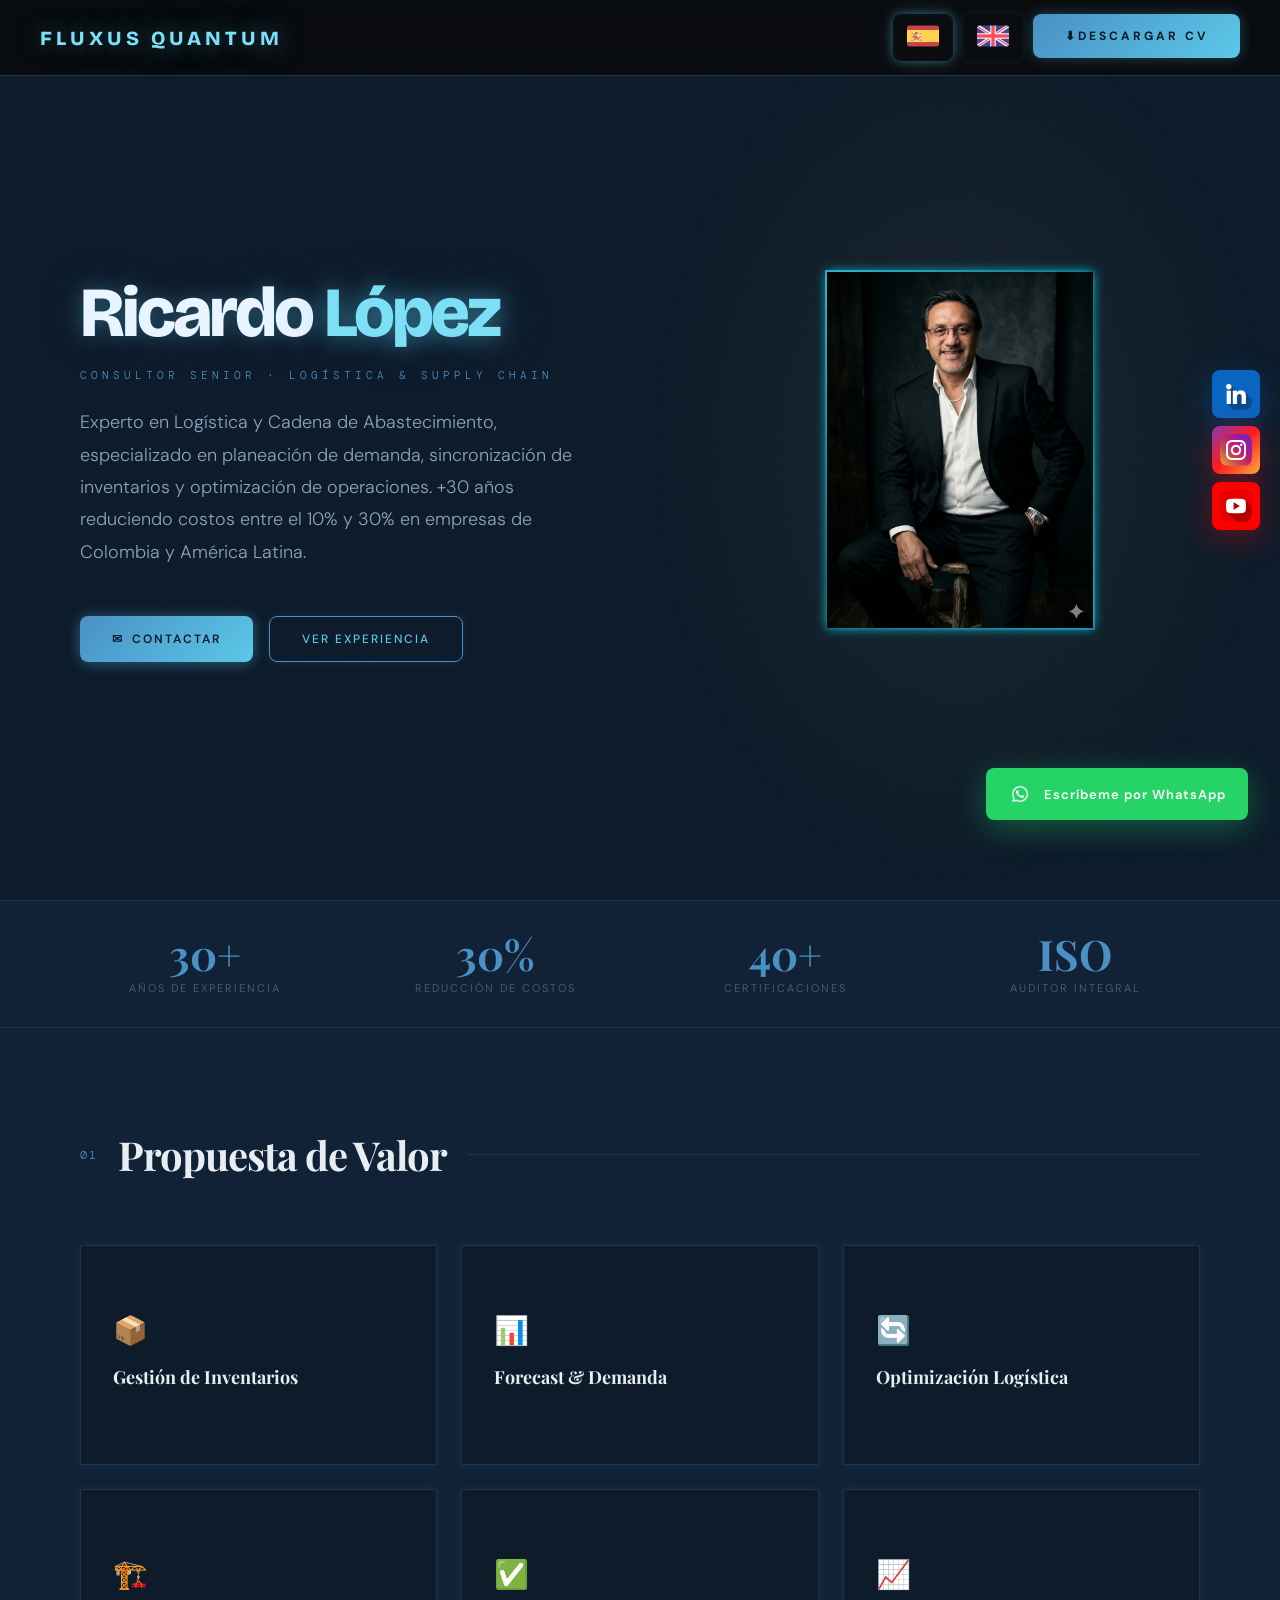
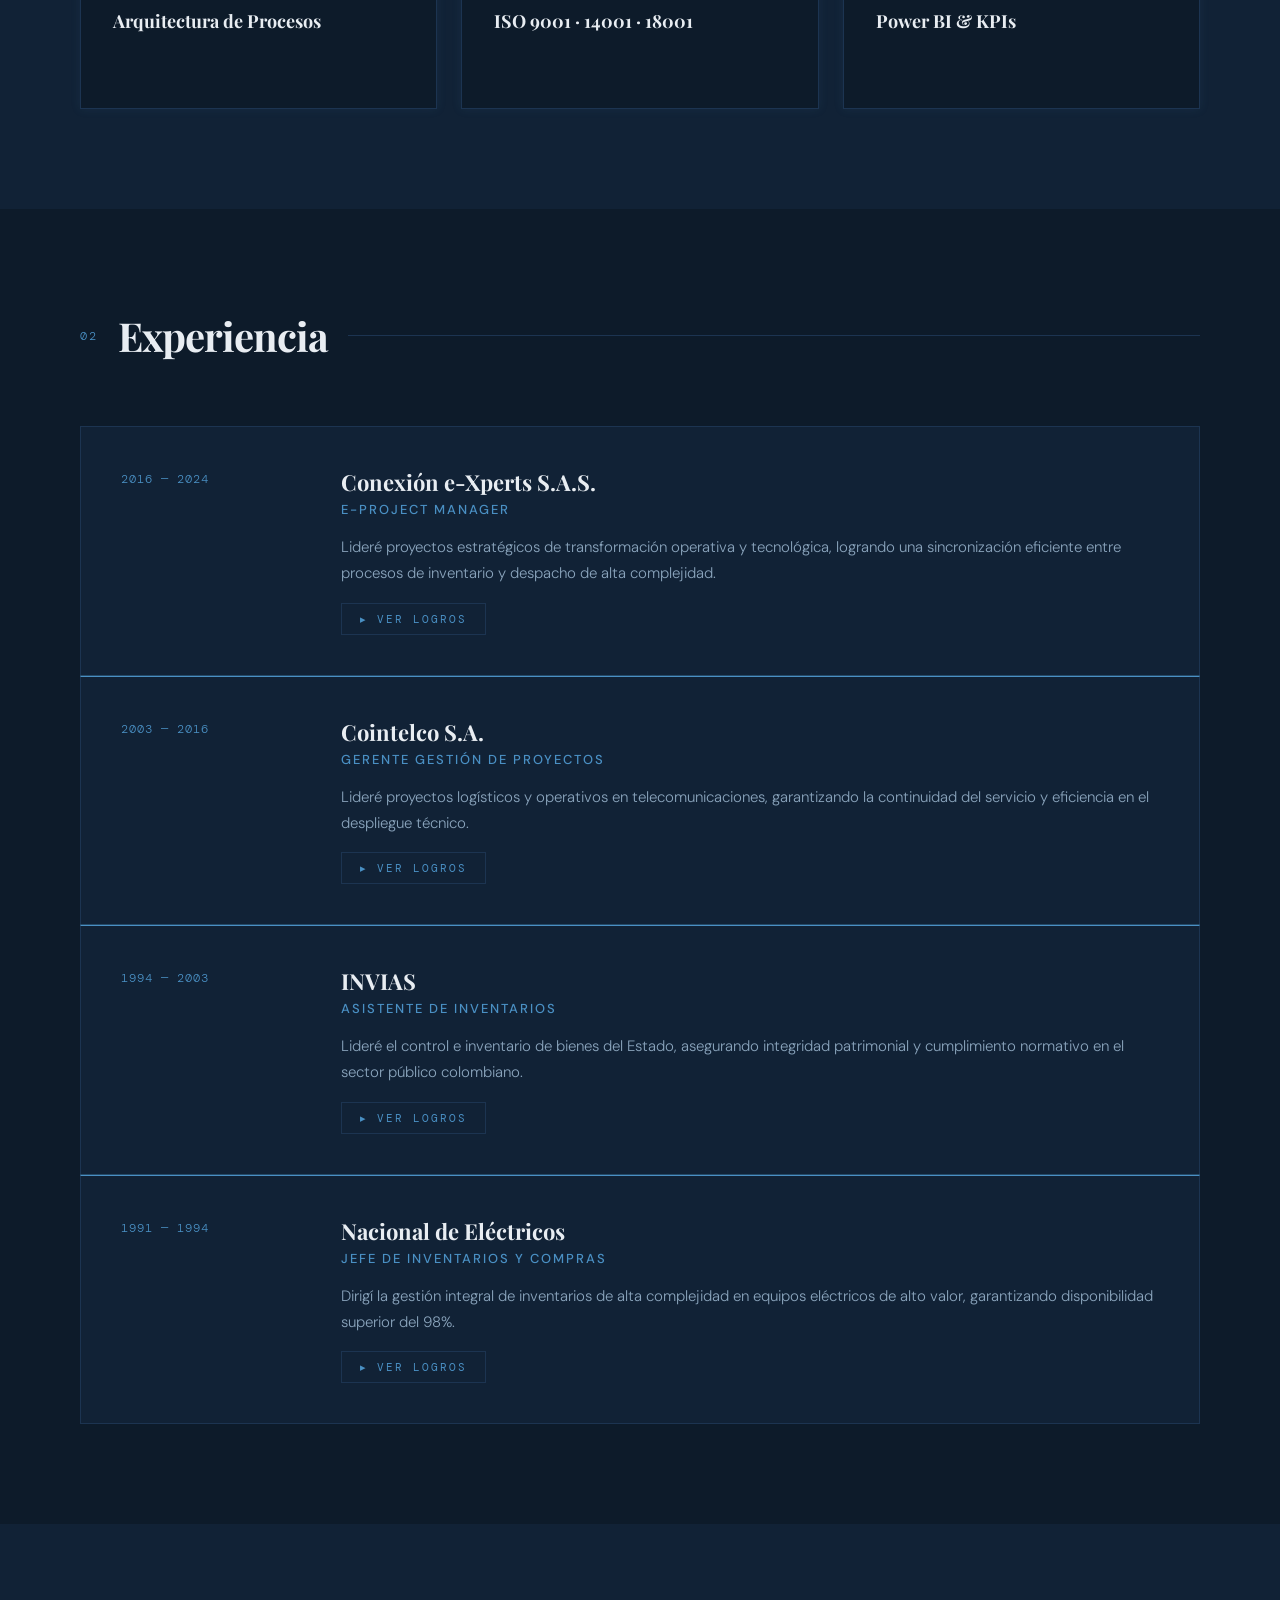
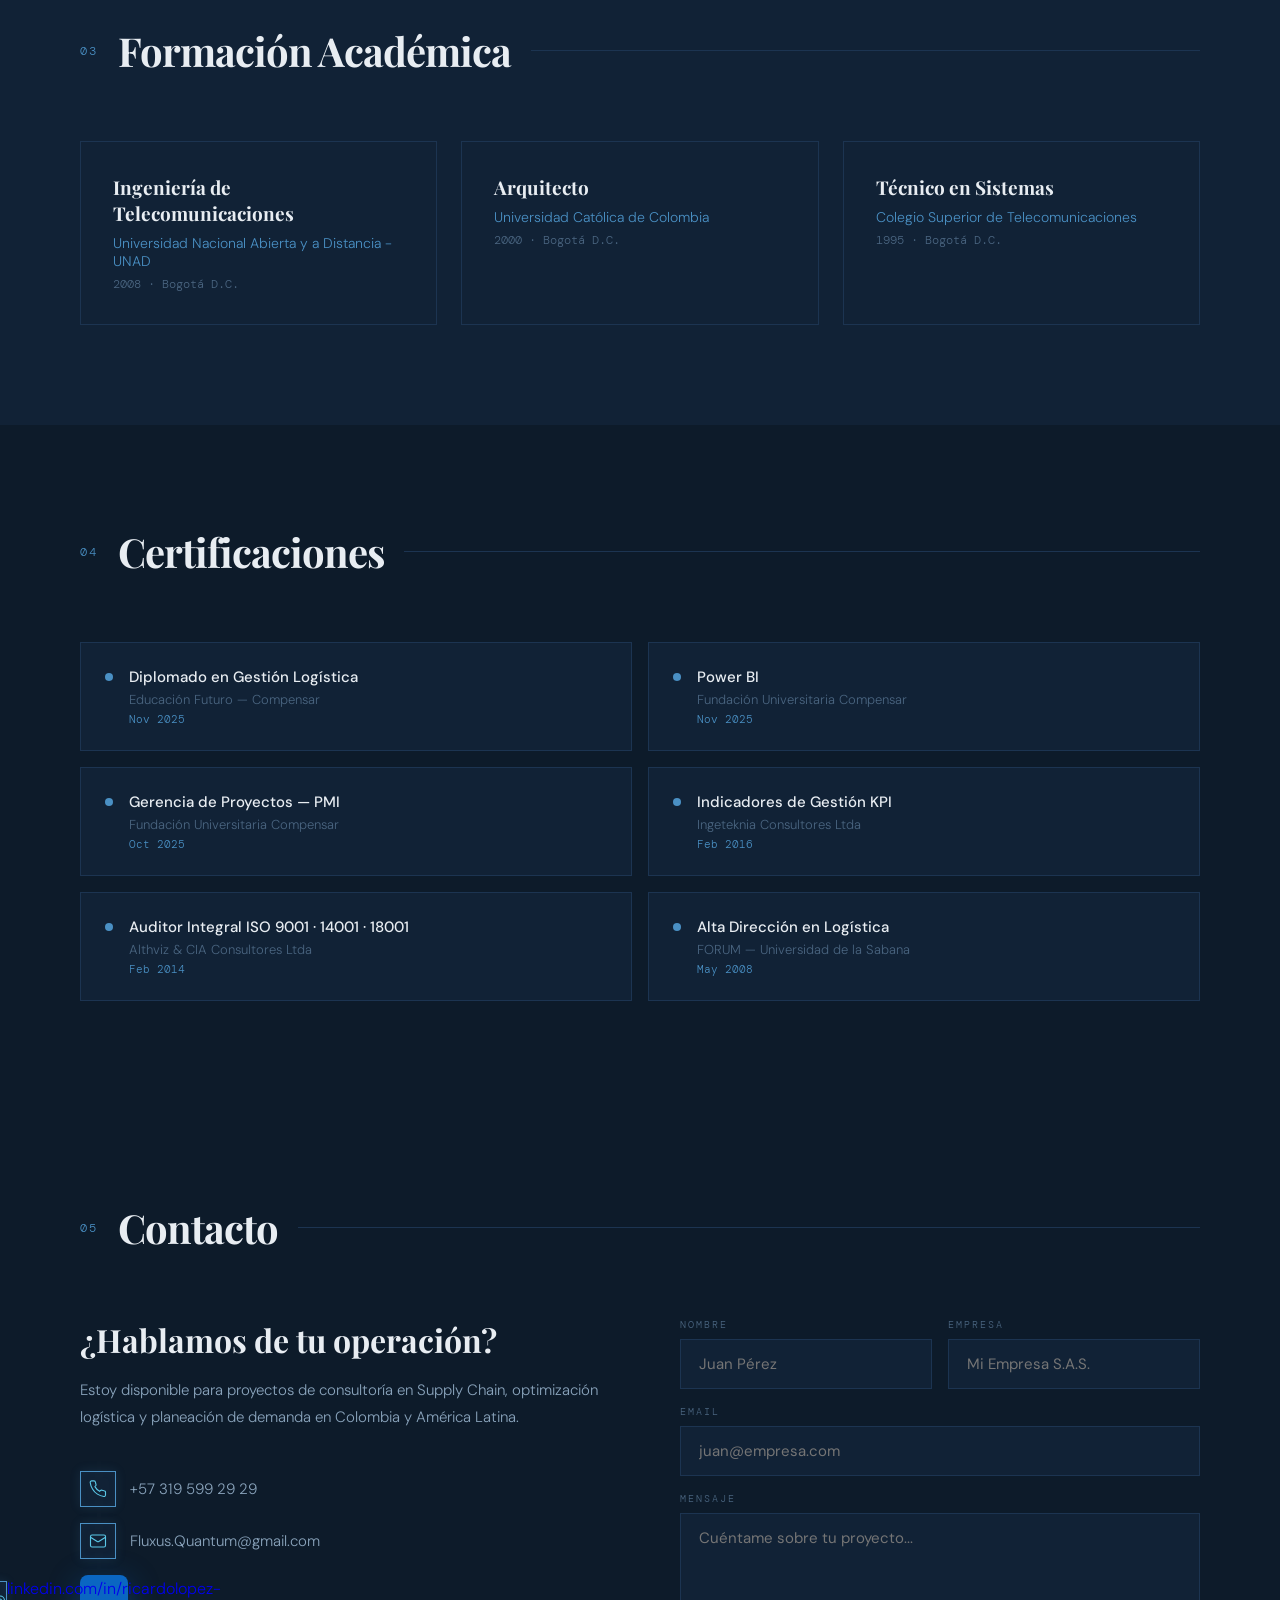
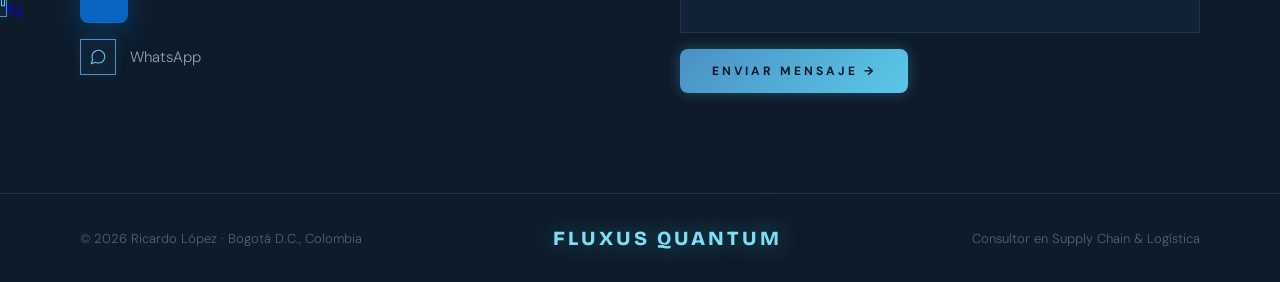
==== index.html @ 52bf6fe8 "Update index.html" ====
<!DOCTYPE html>
<html lang="es">
<head>
<meta charset="UTF-8">
<meta name="viewport" content="width=device-width, initial-scale=1.0">
<title>Ricardo López — Consultor Logístico</title>
<link rel="icon" type="image/svg+xml" href="data:image/svg+xml,<svg xmlns='http://www.w3.org/2000/svg' viewBox='0 0 64 64'><rect width='64' height='64' rx='12' ry='12' fill='%230D1B2A'/><text x='50%25' y='54%25' dominant-baseline='middle' text-anchor='middle' font-family='Georgia,serif' font-size='28' font-weight='900' fill='%235BC8E8'>RL</text></svg>">
<link href="https://fonts.googleapis.com/css2?family=Bricolage+Grotesque:opsz,wght@12..96,400;12..96,700;12..96,800;12..96,900&family=Playfair+Display:wght@400;700;900&family=DM+Sans:wght@300;400;500;600&family=DM+Mono:wght@400;500&display=swap" rel="stylesheet">
<style>
  :root {
    --gold: #4A90C4;
    --gold-light: #6AAED6;
    --gold-dim: #2A6496;
    --dark-bg: #0D1B2A;
    --dark-card: #112236;
    --dark-border: #1C3451;
    --dark-muted: #1E3A55;
    --text-primary: #E8EDF2;
    --text-secondary: #8AA4BC;
    --text-muted: #4A6580;
    --accent-cyan: #5BC8AF;
  }
  * { margin: 0; padding: 0; box-sizing: border-box; }

  html { scroll-behavior: smooth; }

  body {
    background: var(--dark-bg);
    color: var(--text-primary);
    font-family: 'DM Sans', sans-serif;
    font-weight: 300;
    overflow-x: hidden;
  }

  /* ---- NOISE OVERLAY ---- */
  body::before {
    content: '';
    position: fixed;
    inset: 0;
    background-image: url("data:image/svg+xml,%3Csvg viewBox='0 0 256 256' xmlns='http://www.w3.org/2000/svg'%3E%3Cfilter id='noise'%3E%3CfeTurbulence type='fractalNoise' baseFrequency='0.9' numOctaves='4' stitchTiles='stitch'/%3E%3C/filter%3E%3Crect width='100%25' height='100%25' filter='url(%23noise)' opacity='0.04'/%3E%3C/svg%3E");
    pointer-events: none;
    z-index: 0;
    opacity: 0.4;
  }

  /* ---- LANG SWITCHER & DOWNLOAD ---- */
  .top-bar {
    position: fixed;
    top: 0; left: 0; right: 0;
    z-index: 100;
    display: flex;
    justify-content: space-between;
    align-items: center;
    padding: 14px 40px;
    background: rgba(10,10,11,0.85);
    backdrop-filter: blur(12px);
    border-bottom: 1px solid var(--dark-border);
  }

  .brand-mark {
    font-family: 'Bricolage Grotesque', sans-serif;
    font-size: 20px;
    font-weight: 900;
    letter-spacing: 4px;
    color: #7DDFF5;
    text-shadow: 0 0 24px rgba(91,200,232,0.55), 0 0 60px rgba(74,144,196,0.25);
    text-transform: uppercase;
  }

  .top-actions { display: flex; gap: 10px; align-items: center; }

  .lang-btn {
    background: transparent;
    border: 1px solid #4A90C4;
    color: #5BC8E8;
    padding: 6px 14px;
    font-family: 'DM Mono', monospace;
    font-size: 11px;
    letter-spacing: 2px;
    cursor: pointer;
    border-radius: 8px;
    transition: all 0.3s;
    text-transform: uppercase;
    box-shadow: 0 0 10px rgba(74,144,196,0.15), inset 0 0 10px rgba(74,144,196,0.04);
  }
  .lang-btn.active, .lang-btn:hover {
    border-color: #5BC8E8;
    color: #5BC8E8;
    background: rgba(91,200,232,0.06);
    box-shadow: 0 0 10px rgba(91,200,232,0.4), 0 0 20px rgba(91,200,232,0.2), inset 0 0 8px rgba(91,200,232,0.05);
  }

  .download-btn {
    background: linear-gradient(135deg, #4A90C4, #5BC8E8);
    color: #0D1B2A;
    box-shadow: 0 0 12px rgba(91,200,232,0.25);
    border: none;
    padding: 8px 20px;
    font-family: 'DM Sans', sans-serif;
    font-size: 11px;
    font-weight: 600;
    letter-spacing: 2px;
    text-transform: uppercase;
    cursor: pointer;
    text-decoration: none;
    display: inline-flex;
    align-items: center;
    gap: 7px;
    transition: all 0.25s;
  }
  .download-btn:hover { background: var(--gold-light); transform: translateY(-1px); box-shadow: 0 0 20px rgba(91,200,232,0.5); }

  /* ---- HERO ---- */
  .hero {
    min-height: 100vh;
    display: grid;
    grid-template-columns: 1fr 1fr;
    position: relative;
    overflow: hidden;
  }

  .hero-left {
    display: flex;
    flex-direction: column;
    justify-content: center;
    padding: 120px 60px 80px 80px;
    position: relative;
    z-index: 2;
  }

  .hero-eyebrow {
    font-family: 'DM Mono', monospace;
    font-size: 11px;
    letter-spacing: 4px;
    color: var(--gold);
    text-transform: uppercase;
    margin-bottom: 24px;
    opacity: 0;
    animation: fadeUp 0.8s 0.2s forwards;
  }

  .hero-name {
    font-family: 'Bricolage Grotesque', sans-serif;
    font-size: clamp(48px, 5.5vw, 82px);
    font-weight: 900;
    line-height: 1;
    letter-spacing: -3px;
    margin-bottom: 20px;
    opacity: 0;
    animation: fadeUp 0.8s 0.4s forwards;
    white-space: nowrap;
    color: #E8F4FF;
    text-shadow: 0 0 20px rgba(91,200,232,0.35), 0 0 60px rgba(74,144,196,0.15);
  }
  .hero-name span {
    color: #7DDFF5;
    text-shadow: 0 0 24px rgba(91,200,232,0.55), 0 0 60px rgba(74,144,196,0.25);
  }

  .hero-title {
    font-family: 'DM Mono', monospace;
    font-size: 13px;
    letter-spacing: 5px;
    color: var(--text-secondary);
    text-transform: uppercase;
    margin-bottom: 36px;
    opacity: 0;
    animation: fadeUp 0.8s 0.6s forwards;
  }

  .hero-desc {
    font-size: 18px;
    line-height: 1.8;
    color: var(--text-secondary);
    max-width: 620px;
    margin-bottom: 48px;
    opacity: 0;
    animation: fadeUp 0.8s 0.8s forwards;
  }

  .hero-ctas {
    display: flex;
    gap: 16px;
    flex-wrap: wrap;
    opacity: 0;
    animation: fadeUp 0.8s 1s forwards;
  }

  .btn-primary {
    background: linear-gradient(135deg, #4A90C4, #5BC8E8);
    color: #0D1B2A;
    padding: 14px 32px;
    font-size: 12px;
    font-weight: 600;
    letter-spacing: 2px;
    text-transform: uppercase;
    text-decoration: none;
    display: inline-flex;
    align-items: center;
    gap: 8px;
    cursor: pointer;
    border: none;
    border-radius: 8px;
    transition: all 0.3s;
    box-shadow: 0 0 14px rgba(91,200,232,0.3), 0 4px 16px rgba(74,144,196,0.2);
  }
  .btn-primary:hover { background: linear-gradient(135deg, #5BC8E8, #4A90C4); transform: translateY(-2px); box-shadow: 0 0 28px rgba(91,200,232,0.55), 0 8px 24px rgba(74,144,196,0.35); }

  .btn-secondary {
    background: transparent;
    color: #5BC8E8;
    padding: 14px 32px;
    font-size: 12px;
    font-weight: 500;
    letter-spacing: 2px;
    text-transform: uppercase;
    text-decoration: none;
    display: inline-flex;
    align-items: center;
    gap: 8px;
    cursor: pointer;
    border: 1px solid #4A90C4;
    border-radius: 8px;
    transition: all 0.3s;
    box-shadow: 0 0 10px rgba(74,144,196,0.15), inset 0 0 10px rgba(74,144,196,0.04);
  }
  .btn-secondary:hover { border-color: #5BC8E8; color: #7DDFF5; box-shadow: 0 0 20px rgba(91,200,232,0.4), inset 0 0 14px rgba(91,200,232,0.07); transform: translateY(-2px); }

  .hero-right {
    position: relative;
    display: flex;
    align-items: center;
    justify-content: center;
    overflow: hidden;
  }

  .hero-right::before {
    content: '';
    position: absolute;
    inset: 0;
    background: radial-gradient(ellipse at center, rgba(201,168,76,0.08) 0%, transparent 70%);
  }

  .hero-photo-frame {
    position: relative;
    z-index: 2;
    opacity: 0;
    animation: fadeIn 1.2s 0.6s forwards;
  }

  .hero-photo-frame::before {
    content: '';
    position: absolute;
    top: -2px; left: -2px; right: -2px; bottom: -2px;
    background: linear-gradient(135deg, var(--gold) 0%, transparent 50%, var(--gold-dim) 100%);
    z-index: -1;
  }

  .photo-placeholder {
    width: 320px;
    height: 400px;
    background: var(--dark-card);
    display: flex;
    align-items: center;
    justify-content: center;
    font-size: 80px;
    position: relative;
    overflow: hidden;
  }

  .hero-decoration {
    position: absolute;
    font-family: 'Playfair Display', serif;
    font-size: 200px;
    font-weight: 900;
    color: rgba(201,168,76,0.04);
    top: 50%;
    left: 50%;
    transform: translate(-50%,-50%);
    pointer-events: none;
    white-space: nowrap;
  }

  /* ---- STATS BAR ---- */
  .stats-bar {
    background: var(--dark-card);
    border-top: 1px solid var(--dark-border);
    border-bottom: 1px solid var(--dark-border);
    padding: 32px 80px;
    display: grid;
    grid-template-columns: repeat(4, 1fr);
    gap: 40px;
    position: relative;
    z-index: 2;
  }

  .stat-item { text-align: center; }
  .stat-number {
    font-family: 'Playfair Display', serif;
    font-size: 42px;
    font-weight: 700;
    color: var(--gold);
    line-height: 1;
    display: block;
  }
  .stat-label {
    font-size: 11px;
    letter-spacing: 2px;
    color: var(--text-muted);
    text-transform: uppercase;
    margin-top: 6px;
    display: block;
  }

  /* ---- SECTIONS ---- */
  .section {
    padding: 100px 80px;
    position: relative;
    z-index: 2;
  }

  .section-header {
    display: flex;
    align-items: center;
    gap: 20px;
    margin-bottom: 64px;
  }

  .section-number {
    font-family: 'DM Mono', monospace;
    font-size: 12px;
    color: var(--gold);
    letter-spacing: 2px;
  }

  .section-title {
    font-family: 'Playfair Display', serif;
    font-size: 40px;
    font-weight: 700;
    letter-spacing: -1px;
  }

  .section-line {
    flex: 1;
    height: 1px;
    background: var(--dark-border);
  }

  /* ---- EXPERIENCE ---- */
  .experience-grid {
    display: grid;
    gap: 0;
  }

  .exp-item {
    background: var(--dark-card);
    border: 1px solid var(--dark-border);
    border-top: none;
    padding: 40px;
    display: grid;
    grid-template-columns: 180px 1fr;
    gap: 40px;
    transition: border-color 0.3s;
    position: relative;
    overflow: hidden;
  }

  .exp-item::before {
    content: '';
    position: absolute;
    left: 0; top: 0; bottom: 0;
    width: 3px;
    background: var(--gold);
    transform: scaleY(0);
    transition: transform 0.3s;
    transform-origin: bottom;
  }

  .exp-item:first-child { border-top: 1px solid var(--dark-border); }
  .exp-item + .exp-item { border-top: 1px solid #4A90C4; box-shadow: 0 -1px 0 rgba(91,200,232,0.15); }
  .exp-item:hover { border-color: #4A90C4; }
  .exp-item:hover::before { transform: scaleY(1); }

  .exp-period {
    font-family: 'DM Mono', monospace;
    font-size: 12px;
    color: var(--gold);
    letter-spacing: 1px;
    padding-top: 4px;
  }

  .exp-company {
    font-family: 'Playfair Display', serif;
    font-size: 22px;
    font-weight: 700;
    margin-bottom: 4px;
  }

  .exp-role {
    font-size: 13px;
    color: var(--gold);
    letter-spacing: 2px;
    text-transform: uppercase;
    margin-bottom: 16px;
    font-weight: 500;
  }

  .exp-desc {
    font-size: 15px;
    line-height: 1.75;
    color: var(--text-secondary);
  }

  .exp-achievements {
    margin-top: 20px;
    display: flex;
    flex-direction: column;
    gap: 10px;
  }

  .exp-achievement {
    display: flex;
    gap: 12px;
    align-items: flex-start;
    padding: 12px 16px;
    background: rgba(74,144,196,0.05);
    border-left: 2px solid #4A90C4;
    transition: all 0.3s;
  }

  .exp-achievement:hover {
    background: rgba(74,144,196,0.1);
    border-left-color: #5BC8E8;
  }

  .exp-achievement-icon {
    font-size: 14px;
    margin-top: 2px;
    flex-shrink: 0;
  }

  .exp-achievement-text {
    font-size: 14px;
    line-height: 1.65;
    color: var(--text-secondary);
  }

  .exp-achievement-text strong {
    color: #7DDFF5;
    font-weight: 600;
  }

  .exp-toggle {
    margin-top: 16px;
    background: transparent;
    border: 1px solid var(--dark-border);
    color: #4A90C4;
    padding: 8px 18px;
    font-family: 'DM Mono', monospace;
    font-size: 11px;
    letter-spacing: 2px;
    text-transform: uppercase;
    cursor: pointer;
    transition: all 0.3s;
    display: inline-flex;
    align-items: center;
    gap: 8px;
  }

  .exp-toggle:hover {
    border-color: #5BC8E8;
    color: #5BC8E8;
    box-shadow: 0 0 12px rgba(91,200,232,0.2);
  }

  /* ---- SKILLS ---- */
  .skills-section { background: var(--dark-card); }

  .skills-grid {
    display: grid;
    grid-template-columns: repeat(3, 1fr);
    gap: 24px;
  }

  .skill-card {
    border: none;
    background: transparent;
    position: relative;
    height: 220px;
    perspective: 1000px;
    cursor: pointer;
  }

  .skill-card-inner {
    position: relative;
    width: 100%;
    height: 100%;
    transition: transform 0.6s;
    transform-style: preserve-3d;
  }

  .skill-card:hover .skill-card-inner {
    transform: rotateY(180deg);
  }

  .skill-card-front, .skill-card-back {
    position: absolute;
    width: 100%;
    height: 100%;
    -webkit-backface-visibility: hidden;
    backface-visibility: hidden;
    padding: 32px;
    border: 1px solid var(--dark-border);
    background: var(--dark-bg);
    box-shadow: 0 0 10px rgba(74,144,196,0.1);
  }

  .skill-card-inner {
    position: relative;
    width: 100%;
    height: 100%;
    transition: transform 0.6s;
    transform-style: preserve-3d;
    -webkit-transform-style: preserve-3d;
  }

  .skill-card:hover .skill-card-inner {
    transform: rotateY(180deg);
    -webkit-transform: rotateY(180deg);
  }

  .skill-card-back {
    -webkit-transform: rotateY(180deg);
    transform: rotateY(180deg);
  }

  .skill-card-front {
    display: flex;
    flex-direction: column;
    justify-content: center;
  }

  .skill-card-back {
    transform: rotateY(180deg);
    background: var(--dark-card);
    border-color: #4A90C4;
    box-shadow: 0 0 20px rgba(91,200,232,0.2), inset 0 0 14px rgba(74,144,196,0.05);
    display: flex;
    flex-direction: column;
    justify-content: center;
  }

  .skill-icon { font-size: 28px; margin-bottom: 16px; display: block; }
  .skill-name {
    font-family: 'Playfair Display', serif;
    font-size: 18px;
    font-weight: 700;
    margin-bottom: 10px;
  }
  .skill-desc { font-size: 14px; color: var(--text-secondary); line-height: 1.65; }
  .skill-card-back p.skill-desc[data-lang] { display: none; }
  .skill-card-back p.skill-desc[data-lang].active { display: block; }
  
  /* ---- CERTIFICATIONS ---- */
  .certs-grid {
    display: grid;
    grid-template-columns: repeat(2, 1fr);
    gap: 16px;
  }

  .cert-item {
    display: flex;
    align-items: flex-start;
    gap: 16px;
    padding: 24px;
    background: var(--dark-card);
    border: 1px solid var(--dark-border);
    transition: border-color 0.3s;
  }

  .cert-item:hover { border-color: var(--gold-dim); }

  .cert-dot {
    width: 8px; height: 8px;
    background: var(--gold);
    border-radius: 50%;
    margin-top: 6px;
    flex-shrink: 0;
  }

  .cert-name { font-size: 15px; font-weight: 500; margin-bottom: 4px; }
  .cert-inst { font-size: 13px; color: var(--text-muted); }
  .cert-date { font-family: 'DM Mono', monospace; font-size: 11px; color: var(--gold); margin-top: 4px; }

  /* ---- EDUCATION ---- */
  .edu-grid {
    display: grid;
    grid-template-columns: repeat(3, 1fr);
    gap: 24px;
  }

  .edu-card {
    padding: 32px;
    border: 1px solid var(--dark-border);
    background: var(--dark-card);
    transition: all 0.3s;
  }
  .edu-card:hover { border-color: var(--gold-dim); }

  .edu-degree {
    font-family: 'Playfair Display', serif;
    font-size: 19px;
    font-weight: 700;
    margin-bottom: 8px;
  }
  .edu-inst { font-size: 14px; color: var(--gold); margin-bottom: 6px; }
  .edu-year { font-family: 'DM Mono', monospace; font-size: 12px; color: var(--text-muted); }

  /* ---- CONTACT ---- */
  .contact-section { background: var(--dark-bg); }

  .contact-grid {
    display: grid;
    grid-template-columns: 1fr 1fr;
    gap: 80px;
    align-items: start;
  }

  .contact-info h3 {
    font-family: 'Playfair Display', serif;
    font-size: 32px;
    margin-bottom: 16px;
  }

  .contact-info p {
    font-size: 15px;
    color: var(--text-secondary);
    line-height: 1.8;
    margin-bottom: 40px;
  }

  .contact-links { display: flex; flex-direction: column; gap: 16px; }

  .contact-link {
    display: flex;
    align-items: center;
    gap: 14px;
    font-size: 15px;
    color: var(--text-secondary);
    text-decoration: none;
    transition: all 0.3s;
  }
  .contact-link-icon { width: 36px; height: 36px; background: var(--dark-card); border: 1px solid #4A90C4; display: flex; align-items: center; justify-content: center; font-size: 16px; box-shadow: 0 0 10px rgba(74,144,196,0.15), inset 0 0 10px rgba(74,144,196,0.04); transition: all 0.3s; }
  .contact-link:hover { color: #5BC8E8; text-shadow: 0 0 10px rgba(91,200,232,0.6); }
  .contact-link:hover .contact-link-icon { border-color: #5BC8E8; box-shadow: 0 0 20px rgba(91,200,232,0.4), inset 0 0 14px rgba(91,200,232,0.07); }

  /* ---- FORM ---- */
  .contact-form { display: flex; flex-direction: column; gap: 16px; }

  .form-row { display: grid; grid-template-columns: 1fr 1fr; gap: 16px; }

  .form-group { display: flex; flex-direction: column; gap: 8px; }

  .form-label {
    font-family: 'DM Mono', monospace;
    font-size: 10px;
    letter-spacing: 2px;
    text-transform: uppercase;
    color: var(--text-muted);
  }

  .form-input, .form-textarea {
    background: var(--dark-card);
    border: 1px solid var(--dark-border);
    color: var(--text-primary);
    padding: 14px 18px;
    font-family: 'DM Sans', sans-serif;
    font-size: 15px;
    transition: border-color 0.25s;
    outline: none;
    resize: none;
  }

  .form-input:focus, .form-textarea:focus { border-color: var(--gold); }
  .form-textarea { min-height: 120px; }

  .form-submit {
    background: linear-gradient(135deg, #4A90C4, #5BC8E8);
    color: #0D1B2A;
    border: none;
    padding: 14px 32px;
    font-family: 'DM Sans', sans-serif;
    font-size: 12px;
    font-weight: 700;
    letter-spacing: 3px;
    text-transform: uppercase;
    cursor: pointer;
    border-radius: 8px;
    transition: all 0.3s;
    align-self: flex-start;
    box-shadow: 0 0 14px rgba(91,200,232,0.3);
  }
  .form-submit:hover { background: linear-gradient(135deg, #5BC8E8, #4A90C4); transform: translateY(-2px); box-shadow: 0 0 28px rgba(91,200,232,0.55); }

  .form-success {
    display: none;
    background: rgba(78,205,196,0.1);
    border: 1px solid var(--accent-cyan);
    color: var(--accent-cyan);
    padding: 16px;
    font-size: 14px;
    text-align: center;
  }

/* ---- SOCIAL FLOAT ---- */
  .social-float {
    position: fixed;
    right: 20px;
    top: 50%;
    transform: translateY(-50%);
    display: flex;
    flex-direction: column;
    gap: 8px;
    z-index: 200;
  }

  .social-float-btn {
    width: 48px;
    height: 48px;
    display: flex;
    align-items: center;
    justify-content: center;
    text-decoration: none;
    border-radius: 8px;
    border: none;
    transition: all 0.3s;
    animation: pulse 2.5s infinite;
  }

  .social-float-btn.linkedin { background: #0A66C2; box-shadow: 0 8px 32px rgba(10,102,194,0.4); }
  .social-float-btn.instagram { background: linear-gradient(135deg, #833ab4, #fd1d1d, #fcb045); box-shadow: 0 8px 32px rgba(253,29,29,0.35); }
  .social-float-btn.youtube { background: #FF0000; box-shadow: 0 8px 32px rgba(255,0,0,0.35); }

  .social-float-btn:hover { transform: translateX(4px) scale(1.08); animation: none; }
  .social-float-btn.linkedin:hover { box-shadow: 0 12px 40px rgba(10,102,194,0.6); }
  .social-float-btn.instagram:hover { box-shadow: 0 12px 40px rgba(253,29,29,0.55); }
  .social-float-btn.youtube:hover { box-shadow: 0 12px 40px rgba(255,0,0,0.55); }
  
  /* ---- WHATSAPP FLOAT ---- */
  .whatsapp-float {
    position: fixed;
    bottom: 80px;
    right: 32px;
    z-index: 200;
    display: flex;
    align-items: center;
    gap: 12px;
    background: #25D366;
    color: white;
    padding: 14px 22px;
    text-decoration: none;
    font-size: 13px;
    font-weight: 600;
    letter-spacing: 1px;
    box-shadow: 0 8px 32px rgba(37,211,102,0.35);
    border-radius: 8px;
    transition: all 0.3s;
    animation: pulse 2.5s infinite;
  }

  .whatsapp-float:hover {
    background: #1ebe5a;
    transform: translateY(-3px);
    box-shadow: 0 12px 40px rgba(37,211,102,0.5);
    animation: none;
  }

  .whatsapp-icon { font-size: 20px; }

  @keyframes pulse {
    0%, 100% { box-shadow: 0 8px 32px rgba(37,211,102,0.35); }
    50% { box-shadow: 0 8px 48px rgba(37,211,102,0.6); }
  }

  /* ---- FOOTER ---- */
  footer {
    border-top: 1px solid var(--dark-border);
    padding: 32px 80px;
    display: flex;
    justify-content: space-between;
    align-items: center;
    position: relative;
    z-index: 2;
  }

  footer p { font-size: 13px; color: var(--text-muted); }
  .footer-brand { font-family: 'Bricolage Grotesque', sans-serif; font-size: 20px; font-weight: 900; color: #7DDFF5; letter-spacing: 3px; text-shadow: 0 0 24px rgba(91,200,232,0.55), 0 0 60px rgba(74,144,196,0.25); }

  /* ---- ANIMATIONS ---- */
  @keyframes fadeUp {
    from { opacity: 0; transform: translateY(24px); }
    to { opacity: 1; transform: translateY(0); }
  }

  @keyframes fadeIn {
    from { opacity: 0; } to { opacity: 1; }
  }

  /* ---- RESPONSIVE ---- */
  @media (max-width: 1024px) {
    .hero { grid-template-columns: 1fr; }
    .hero-left { padding: 120px 40px 60px; }
    .hero-right { display: flex; justify-content: center; padding: 20px 0; }
.hero-photo-frame { width: 180px; }
    .stats-bar { padding: 32px 40px; grid-template-columns: repeat(2, 1fr); }
    .section { padding: 80px 40px; }
    .skills-grid { grid-template-columns: 1fr 1fr; }
    .contact-grid { grid-template-columns: 1fr; gap: 48px; }
    .edu-grid { grid-template-columns: 1fr 1fr; }
    footer { padding: 24px 40px; flex-direction: column; gap: 12px; text-align: center; }
    .top-bar { padding: 14px 20px; }
  }

  @media (max-width: 640px) {
    .skills-grid, .edu-grid, .certs-grid { grid-template-columns: 1fr; }
    .exp-item { grid-template-columns: 1fr; gap: 8px; }
    .form-row { grid-template-columns: 1fr; }
    .stats-bar { grid-template-columns: 1fr 1fr; padding: 24px; }
    .hero-name { font-size: 52px; }
    .brand-mark { display: none; }
    .top-bar { padding: 12px 16px; }
  }

  /* HIDDEN by language */
  [data-lang] { display: none; }
  span[data-lang].active { display: inline; }
  p[data-lang].active { display: block; }
  div[data-lang].active { display: block; }
  .stat-label[data-lang].active { display: block; }
  .exp-desc[data-lang].active { display: block; }
  .skill-desc[data-lang].active { display: block; }
</style>
</head>
<body>

<!-- TOP BAR -->
<header class="top-bar">
  <span class="brand-mark">Fluxus Quantum</span>
  <div class="top-actions">
    <button class="lang-btn active" onclick="window.setLang && window.setLang('es')" id="lang-es" style="cursor:pointer; border:none; background:none;">
      <img src="espana.png" alt="Español" style="width:32px; height:auto;">
    </button>
    <button class="lang-btn" onclick="window.setLang && window.setLang('en')" id="lang-en" style="cursor:pointer; border:none; background:none;">
      <img src="britanica.png" alt="English" style="width:32px; height:auto;">
    </button>
    <a href="cv-es_ricardo_lopez_2026.pdf" id="download-link" class="form-submit" download style="text-decoration: none; display: inline-flex; align-items: center; justify-content: center;">
    ⬇ <span data-lang="es" class="active">Descargar CV</span>
    <span data-lang="en">Download CV</span>
</a>
  </div>
</header>

<!-- HERO -->
<section class="hero">
  <div class="hero-left">
    <h1 class="hero-name">Ricardo <span>López</span></h1>
    <p class="hero-eyebrow">
      <span data-lang="es" class="active">Consultor Senior · Logística & Supply Chain</span>
      <span data-lang="en">Senior Consultant · Logistics & Supply Chain</span>
    </p>
    <p class="hero-desc">
      <span data-lang="es" class="active">Experto en Logística y Cadena de Abastecimiento, especializado en planeación de demanda, sincronización de inventarios y optimización de operaciones. +30 años reduciendo costos entre el 10% y 30% en empresas de Colombia y América Latina.</span>
      <span data-lang="en">Expert in Logistics and Supply Chain, specialized in demand planning, inventory synchronization and operations optimization. 30+ years reducing costs between 10% and 30% across Colombia and Latin America.</span>
    </p>
    <div class="hero-ctas">
      <a href="#contacto" class="btn-primary">
        ✉ <span data-lang="es" class="active">Contactar</span><span data-lang="en">Get in Touch</span>
      </a>
      <a href="#experiencia" class="btn-secondary">
        <span data-lang="es" class="active">Ver Experiencia</span><span data-lang="en">View Experience</span>
      </a>
    </div>
  </div>
  <div class="hero-right">
    <div class="hero-decoration">RL</div>
    <div class="hero-photo-frame">
    <div style="width: 266px; margin: 0 auto;">
    <img src="fcv_ricardo_lopez_perfil.png" alt="Ricardo López" style="width: 100%; height: auto; display: block; object-fit: contain; filter: drop-shadow(0 0 6px rgba(0, 242, 255, 0.8)); border: none; box-shadow: none;">
</div>
</div>
</div>
  </div>
</section>

<!-- STATS -->
<div class="stats-bar">
  <div class="stat-item">
    <span class="stat-number">30+</span>
    <span class="stat-label" data-lang="es" style="display:block">Años de Experiencia</span>
    <span class="stat-label" data-lang="en">Years of Experience</span>
  </div>
  <div class="stat-item">
    <span class="stat-number">30%</span>
    <span class="stat-label" data-lang="es" style="display:block">Reducción de Costos</span>
    <span class="stat-label" data-lang="en">Cost Reduction</span>
  </div>
  <div class="stat-item">
    <span class="stat-number">40+</span>
    <span class="stat-label" data-lang="es" style="display:block">Certificaciones</span>
    <span class="stat-label" data-lang="en">Certifications</span>
  </div>
  <div class="stat-item">
    <span class="stat-number">ISO</span>
    <span class="stat-label" data-lang="es" style="display:block">Auditor Integral</span>
    <span class="stat-label" data-lang="en">Integral Auditor</span>
  </div>
</div>

<!-- PROPUESTA DE VALOR / SKILLS -->
<section class="section skills-section" id="habilidades">
  <div class="section-header">
    <span class="section-number">01</span>
    <h2 class="section-title">
      <span data-lang="es" class="active">Propuesta de Valor</span>
      <span data-lang="en">Value Proposition</span>
    </h2>
    <div class="section-line"></div>
  </div>

  <div class="skills-grid">
    <div class="skill-card">
      <div class="skill-card-inner">
        <div class="skill-card-front">
          <span class="skill-icon">📦</span>
          <div class="skill-name">
            <span data-lang="es" class="active">Gestión de Inventarios</span>
            <span data-lang="en">Inventory Management</span>
          </div>
        </div>
        <div class="skill-card-back">
          <p class="skill-desc active" data-lang="es">Diseño de modelos de control de stock, sincronización de inventarios y eliminación de rupturas de supply. Precisión física vs. sistema.</p>
          <p class="skill-desc" data-lang="en">Stock control model design, inventory synchronization and supply shortage elimination. Physical vs. system accuracy.</p>
        </div>
      </div>
    </div>
    <div class="skill-card">
      <div class="skill-card-inner">
        <div class="skill-card-front">
          <span class="skill-icon">📊</span>
          <div class="skill-name">
            <span data-lang="es" class="active">Forecast & Demanda</span>
            <span data-lang="en">Forecast & Demand</span>
          </div>
        </div>
        <div class="skill-card-back">
          <p class="skill-desc active" data-lang="es">Modelos de forecast precisos para la planeación del abastecimiento estratégico basado en análisis de variaciones de ventas y estacionalidad.</p>
          <p class="skill-desc" data-lang="en">Precise forecast models for strategic supply planning based on sales variation and seasonality analysis.</p>
        </div>
      </div>
    </div>
    <div class="skill-card">
      <div class="skill-card-inner">
        <div class="skill-card-front">
          <span class="skill-icon">🔄</span>
          <div class="skill-name">
            <span data-lang="es" class="active">Optimización Logística</span>
            <span data-lang="en">Logistics Optimization</span>
          </div>
        </div>
        <div class="skill-card-back">
          <p class="skill-desc active" data-lang="es">Sincronización entre centros de distribución y clientes. Reducción de costos logísticos entre 10% y 30% mediante monitoreo de KPIs operativos.</p>
          <p class="skill-desc" data-lang="en">Synchronization between distribution centers and customers. Logistics cost reduction of 10–30% through operational KPI monitoring.</p>
        </div>
      </div>
    </div>
    <div class="skill-card">
      <div class="skill-card-inner">
        <div class="skill-card-front">
          <span class="skill-icon">🏗️</span>
          <div class="skill-name">
            <span data-lang="es" class="active">Arquitectura de Procesos</span>
            <span data-lang="en">Process Architecture</span>
          </div>
        </div>
        <div class="skill-card-back">
          <p class="skill-desc active" data-lang="es">Diseño de flujos de trabajo end-to-end para transformación operativa. Implementación de metodologías PMI en proyectos de alta complejidad.</p>
          <p class="skill-desc" data-lang="en">End-to-end workflow design for operational transformation. PMI methodology implementation on high-complexity projects.</p>
        </div>
      </div>
    </div>
    <div class="skill-card">
      <div class="skill-card-inner">
        <div class="skill-card-front">
          <span class="skill-icon">✅</span>
          <div class="skill-name">ISO 9001 · 14001 · 18001</div>
        </div>
        <div class="skill-card-back">
          <p class="skill-desc active" data-lang="es">Auditor integral certificado. Implementación y mantenimiento de sistemas de gestión de calidad, ambiental y seguridad ocupacional.</p>
          <p class="skill-desc" data-lang="en">Certified integral auditor. Implementation and maintenance of quality, environmental and occupational safety management systems.</p>
        </div>
      </div>
    </div>
    <div class="skill-card">
      <div class="skill-card-inner">
        <div class="skill-card-front">
          <span class="skill-icon">📈</span>
          <div class="skill-name">Power BI & KPIs</div>
        </div>
        <div class="skill-card-back">
          <p class="skill-desc active" data-lang="es">Diseño de dashboards estratégicos y sistemas de indicadores de gestión para la toma de decisiones ejecutivas en tiempo real.</p>
          <p class="skill-desc" data-lang="en">Strategic dashboard design and management indicator systems for real-time executive decision-making.</p>
        </div>
      </div>
    </div>
  </div>
</section>

  <!-- EXPERIENCIA -->
<section class="section" id="experiencia">
  <div class="section-header">
    <span class="section-number">02</span>
    <h2 class="section-title">
      <span data-lang="es" class="active">Experiencia</span>
      <span data-lang="en">Experience</span>
    </h2>
    <div class="section-line"></div>
  </div>

  <div class="experience-grid">

    <div class="exp-item">
      <div>
        <div class="exp-period">2016 — 2024</div>
      </div>
      <div>
        <div class="exp-company">Conexión e-Xperts S.A.S.</div>
        <div class="exp-role">e-Project Manager</div>
        <p class="exp-desc active" data-lang="es">Lideré proyectos estratégicos de transformación operativa y tecnológica, logrando una sincronización eficiente entre procesos de inventario y despacho de alta complejidad.</p>
        <p class="exp-desc" data-lang="en">Led strategic operational and technology transformation projects, achieving efficient synchronization between high-complexity inventory and dispatch processes.</p>
        <div class="exp-achievements" id="ach-expers" style="display:none">
          <div class="exp-achievement"><span class="exp-achievement-icon">🚀</span><span class="exp-achievement-text" data-lang="es" style="display:block"><strong>Transformación Logística:</strong> Lideré proyectos de transformación operativa y tecnológica, sincronizando procesos de inventario y despacho de alta complejidad.</span><span class="exp-achievement-text" data-lang="en" style="display:none"><strong>Logistics Transformation:</strong> Led operational and technology transformation projects, synchronizing high-complexity inventory and dispatch processes.</span></div>
          <div class="exp-achievement"><span class="exp-achievement-icon">📊</span><span class="exp-achievement-text" data-lang="es" style="display:block"><strong>Data-Driven Decisions:</strong> Implementé metodologías ágiles y sistemas de control de gestión con seguimiento riguroso de KPIs y métricas de desempeño.</span><span class="exp-achievement-text" data-lang="en" style="display:none"><strong>Data-Driven Decisions:</strong> Implemented agile methodologies and management control systems with rigorous KPI and performance metric tracking.</span></div>
          <div class="exp-achievement"><span class="exp-achievement-icon">💻</span><span class="exp-achievement-text" data-lang="es" style="display:block"><strong>Transformación Tecnológica:</strong> Supervisé la implementación de software de control logístico, optimizando la visibilidad de la cadena de suministro.</span><span class="exp-achievement-text" data-lang="en" style="display:none"><strong>Technology Transformation:</strong> Oversaw logistics control software implementation, optimizing supply chain visibility and operational precision.</span></div>
          <div class="exp-achievement"><span class="exp-achievement-icon">💰</span><span class="exp-achievement-text" data-lang="es" style="display:block"><strong>Resultados Financieros:</strong> Alcancé ahorros operativos superiores al <strong>10%</strong> en proyectos de gran escala, garantizando ROI positivo para las operaciones intervenidas.</span><span class="exp-achievement-text" data-lang="en" style="display:none"><strong>Financial Results:</strong> Achieved operational savings above <strong>10%</strong> on large-scale projects, ensuring positive ROI for all interventions.</span></div>
          <div class="exp-achievement"><span class="exp-achievement-icon">👥</span><span class="exp-achievement-text" data-lang="es" style="display:block"><strong>Liderazgo Ágil:</strong> Dirigí equipos en entornos dinámicos, fomentando la mejora continua y la agilidad operativa para cumplir estándares de calidad.</span><span class="exp-achievement-text" data-lang="en" style="display:none"><strong>Agile Leadership:</strong> Led teams in dynamic environments, promoting continuous improvement and operational agility to meet quality standards.</span></div>
        </div>
        <button class="exp-toggle ach-btn" data-target="ach-expers">
          <span data-lang="es" style="display:inline">▸ Ver Logros</span><span data-lang="en" style="display:none">▸ View Achievements</span>
        </button>
      </div>
    </div>

    <div class="exp-item">
      <div>
        <div class="exp-period">2003 — 2016</div>
      </div>
      <div>
        <div class="exp-company">Cointelco S.A.</div>
        <div class="exp-role">
          <span data-lang="es" class="active">Gerente Gestión de Proyectos</span>
          <span data-lang="en">Project Management Director</span>
        </div>
        <p class="exp-desc active" data-lang="es">Lideré proyectos logísticos y operativos en telecomunicaciones, garantizando la continuidad del servicio y eficiencia en el despliegue técnico.</p>
        <p class="exp-desc" data-lang="en">Led logistics and operational projects in telecommunications, ensuring service continuity and technical deployment efficiency.</p>
        <div class="exp-achievements" id="ach-cointelco" style="display:none">
          <div class="exp-achievement"><span class="exp-achievement-icon">🏗️</span><span class="exp-achievement-text" data-lang="es" style="display:block"><strong>Infraestructura y Operaciones:</strong> Lideré proyectos logísticos en telecomunicaciones, garantizando continuidad del servicio y eficiencia en el despliegue técnico.</span><span class="exp-achievement-text" data-lang="en" style="display:none"><strong>Infrastructure & Operations:</strong> Led logistics projects in telecommunications, ensuring service continuity and technical deployment efficiency.</span></div>
          <div class="exp-achievement"><span class="exp-achievement-icon">⚙️</span><span class="exp-achievement-text" data-lang="es" style="display:block"><strong>Optimización de Recursos:</strong> Implementé estrategias de gestión de inventarios y activos críticos, reduciendo tiempos de respuesta y optimizando asignación de recursos en campo.</span><span class="exp-achievement-text" data-lang="en" style="display:none"><strong>Resource Optimization:</strong> Implemented inventory and critical asset management strategies, reducing response times and optimizing field resource allocation.</span></div>
          <div class="exp-achievement"><span class="exp-achievement-icon">👷</span><span class="exp-achievement-text" data-lang="es" style="display:block"><strong>Coordinación de Equipos:</strong> Dirigí equipos multidisciplinarios y gestioné contratistas, asegurando cumplimiento de estándares técnicos y normativos.</span><span class="exp-achievement-text" data-lang="en" style="display:none"><strong>Team Coordination:</strong> Led multidisciplinary teams and managed contractors, ensuring compliance with technical and regulatory standards.</span></div>
          <div class="exp-achievement"><span class="exp-achievement-icon">📈</span><span class="exp-achievement-text" data-lang="es" style="display:block"><strong>Control de KPIs:</strong> Supervisé indicadores clave operativos, ejecutando planes de acción correctiva para minimizar riesgos y maximizar rentabilidad.</span><span class="exp-achievement-text" data-lang="en" style="display:none"><strong>KPI Control:</strong> Monitored key operational indicators, executing corrective action plans to minimize risks and maximize profitability.</span></div>
          <div class="exp-achievement"><span class="exp-achievement-icon">🔗</span><span class="exp-achievement-text" data-lang="es" style="display:block"><strong>Logística de Servicios:</strong> Coordiné la logística de mantenimiento de redes, sincronizando actividades de campo con metas comerciales y disponibilidad de insumos.</span><span class="exp-achievement-text" data-lang="en" style="display:none"><strong>Service Logistics:</strong> Coordinated network maintenance logistics, synchronizing field activities with commercial goals and supply availability.</span></div>
        </div>
        <button class="exp-toggle ach-btn" data-target="ach-cointelco">
          <span data-lang="es" style="display:inline">▸ Ver Logros</span><span data-lang="en" style="display:none">▸ View Achievements</span>
        </button>
      </div>
    </div>

    <div class="exp-item">
      <div>
        <div class="exp-period">1994 — 2003</div>
      </div>
      <div>
        <div class="exp-company">INVIAS</div>
        <div class="exp-role">
          <span data-lang="es" class="active">Asistente de Inventarios</span>
          <span data-lang="en">Inventory Assistant</span>
        </div>
        <p class="exp-desc active" data-lang="es">Lideré el control e inventario de bienes del Estado, asegurando integridad patrimonial y cumplimiento normativo en el sector público colombiano.</p>
        <p class="exp-desc" data-lang="en">Led State asset control and inventory, ensuring asset integrity and regulatory compliance in the Colombian public sector.</p>
        <div class="exp-achievements" id="ach-invias" style="display:none">
          <div class="exp-achievement"><span class="exp-achievement-icon">🏛️</span><span class="exp-achievement-text" data-lang="es" style="display:block"><strong>Administración de Activos:</strong> Lideré el control, inventario y trazabilidad integral de bienes muebles e inmuebles, asegurando integridad patrimonial del Estado.</span><span class="exp-achievement-text" data-lang="en" style="display:none"><strong>Asset Administration:</strong> Led control, inventory and comprehensive traceability of movable and immovable State assets, ensuring patrimonial integrity.</span></div>
          <div class="exp-achievement"><span class="exp-achievement-icon">🔍</span><span class="exp-achievement-text" data-lang="es" style="display:block"><strong>Auditoría y Valorización:</strong> Diseñé procesos de auditoría periódica y avalúo de activos, garantizando consistencia contable y uso eficiente de recursos del Estado.</span><span class="exp-achievement-text" data-lang="en" style="display:none"><strong>Audit & Valuation:</strong> Designed periodic audit processes and asset appraisal, ensuring accounting consistency and efficient use of State resources.</span></div>
          <div class="exp-achievement"><span class="exp-achievement-icon">📋</span><span class="exp-achievement-text" data-lang="es" style="display:block"><strong>Trazabilidad y Normativa:</strong> Establecí protocolos rigurosos de registro para asegurar transparencia en la gestión de bienes y facilitar la rendición de cuentas.</span><span class="exp-achievement-text" data-lang="en" style="display:none"><strong>Traceability & Compliance:</strong> Established rigorous registration protocols to ensure transparency in asset management and facilitate accountability.</span></div>
          <div class="exp-achievement"><span class="exp-achievement-icon">💡</span><span class="exp-achievement-text" data-lang="es" style="display:block"><strong>Optimización de Recursos:</strong> Identifiqué y corregí desviaciones en el uso de bienes, maximizando vida útil de activos y promoviendo eficiencia institucional.</span><span class="exp-achievement-text" data-lang="en" style="display:none"><strong>Resource Optimization:</strong> Identified and corrected asset usage deviations, maximizing asset lifespan and promoting institutional efficiency.</span></div>
          <div class="exp-achievement"><span class="exp-achievement-icon">🗄️</span><span class="exp-achievement-text" data-lang="es" style="display:block"><strong>Sistemas de Información:</strong> Desarrollé sistemas de control patrimonial, mejorando disponibilidad de datos para toma de decisiones administrativas y financieras.</span><span class="exp-achievement-text" data-lang="en" style="display:none"><strong>Information Systems:</strong> Developed patrimonial control systems, improving data availability for administrative and financial decision-making.</span></div>
        </div>
        <button class="exp-toggle ach-btn" data-target="ach-invias">
          <span data-lang="es" style="display:inline">▸ Ver Logros</span><span data-lang="en" style="display:none">▸ View Achievements</span>
        </button>
      </div>
    </div>

    <div class="exp-item">
      <div>
        <div class="exp-period">1991 — 1994</div>
      </div>
      <div>
        <div class="exp-company">Nacional de Eléctricos</div>
        <div class="exp-role">
          <span data-lang="es" class="active">Jefe de Inventarios y Compras</span>
          <span data-lang="en">Head of Inventory & Procurement</span>
        </div>
        <p class="exp-desc active" data-lang="es">Dirigí la gestión integral de inventarios de alta complejidad en equipos eléctricos de alto valor, garantizando disponibilidad superior del 98%.</p>
        <p class="exp-desc" data-lang="en">Led high-complexity inventory management for high-value electrical equipment, guaranteeing over 98% availability.</p>
        <div class="exp-achievements" id="ach-electricos" style="display:none">
          <div class="exp-achievement"><span class="exp-achievement-icon">⚡</span><span class="exp-achievement-text" data-lang="es" style="display:block"><strong>Liderazgo en Supply Chain:</strong> Dirigí inventarios de alta complejidad en equipos eléctricos de alto valor y baja rotación, garantizando disponibilidad superior al <strong>98%</strong>.</span><span class="exp-achievement-text" data-lang="en" style="display:none"><strong>Supply Chain Leadership:</strong> Managed high-complexity inventories of high-value, low-turnover electrical equipment, guaranteeing over <strong>98%</strong> availability.</span></div>
          <div class="exp-achievement"><span class="exp-achievement-icon">🔄</span><span class="exp-achievement-text" data-lang="es" style="display:block"><strong>Optimización JIT:</strong> Implementé metodologías Just-in-Time, reduciendo capital de trabajo inmovilizado y optimizando flujo de caja mediante gestión eficiente de proveedores.</span><span class="exp-achievement-text" data-lang="en" style="display:none"><strong>JIT Optimization:</strong> Implemented Just-in-Time methodologies, reducing immobilized working capital and optimizing cash flow through efficient supplier management.</span></div>
          <div class="exp-achievement"><span class="exp-achievement-icon">📊</span><span class="exp-achievement-text" data-lang="es" style="display:block"><strong>Control de Stock y KPIs:</strong> Ejecuté modelos de control de stock para reducir riesgo de obsolescencia y mejorar la precisión del inventario físico vs. sistema.</span><span class="exp-achievement-text" data-lang="en" style="display:none"><strong>Stock Control & KPIs:</strong> Executed stock control models to reduce obsolescence risk and improve physical vs. system inventory accuracy.</span></div>
          <div class="exp-achievement"><span class="exp-achievement-icon">🤝</span><span class="exp-achievement-text" data-lang="es" style="display:block"><strong>Negociación Estratégica:</strong> Gestioné relaciones con proveedores nacionales e internacionales, asegurando condiciones óptimas de abastecimiento y competitividad en costos.</span><span class="exp-achievement-text" data-lang="en" style="display:none"><strong>Strategic Negotiation:</strong> Managed relationships with national and international suppliers, securing optimal supply conditions and cost competitiveness.</span></div>
          <div class="exp-achievement"><span class="exp-achievement-icon">🔧</span><span class="exp-achievement-text" data-lang="es" style="display:block"><strong>Mejora Continua:</strong> Apliqué criterios de organización operativa basados en datos, sentando las bases para operaciones logísticas más ágiles y eficientes.</span><span class="exp-achievement-text" data-lang="en" style="display:none"><strong>Continuous Improvement:</strong> Applied data-based operational organization criteria, laying the groundwork for more agile and efficient logistics operations.</span></div>
        </div>
        <button class="exp-toggle ach-btn" data-target="ach-electricos">
          <span data-lang="es" style="display:inline">▸ Ver Logros</span><span data-lang="en" style="display:none">▸ View Achievements</span>
        </button>
      </div>
    </div>

  </div>
</section>

<!-- FORMACIÓN -->
<section class="section skills-section" id="formacion">
  <div class="section-header">
    <span class="section-number">03</span>
    <h2 class="section-title">
      <span data-lang="es" class="active">Formación Académica</span>
      <span data-lang="en">Education</span>
    </h2>
    <div class="section-line"></div>
  </div>
  <div class="edu-grid">
    <div class="edu-card">
      <div class="edu-degree">
        <span data-lang="es" class="active">Ingeniería de Telecomunicaciones</span>
        <span data-lang="en">Telecommunications Engineering</span>
      </div>
      <div class="edu-inst">Universidad Nacional Abierta y a Distancia - UNAD</div>
      <div class="edu-year">2008 · Bogotá D.C.</div>
    </div>
    <div class="edu-card">
      <div class="edu-degree">
        <span data-lang="es" class="active">Arquitecto</span>
        <span data-lang="en">Architecture</span>
      </div>
      <div class="edu-inst">Universidad Católica de Colombia</div>
      <div class="edu-year">2000 · Bogotá D.C.</div>
    </div>
    <div class="edu-card">
      <div class="edu-degree">
        <span data-lang="es" class="active">Técnico en Sistemas</span>
        <span data-lang="en">Systems Technician</span>
      </div>
      <div class="edu-inst">Colegio Superior de Telecomunicaciones</div>
      <div class="edu-year">1995 · Bogotá D.C.</div>
    </div>
  </div>
</section>

<!-- CERTIFICACIONES -->
<section class="section" id="certificaciones">
  <div class="section-header">
    <span class="section-number">04</span>
    <h2 class="section-title">
      <span data-lang="es" class="active">Certificaciones</span>
      <span data-lang="en">Certifications</span>
    </h2>
    <div class="section-line"></div>
  </div>
  <div class="certs-grid">
    <div class="cert-item">
      <div class="cert-dot"></div>
      <div>
        <div class="cert-name">
          <span data-lang="es" class="active">Diplomado en Gestión Logística</span>
          <span data-lang="en">Diploma in Logistics Management</span>
        </div>
        <div class="cert-inst">Educación Futuro — Compensar</div>
        <div class="cert-date">Nov 2025</div>
      </div>
    </div>
    <div class="cert-item">
      <div class="cert-dot"></div>
      <div>
        <div class="cert-name">Power BI</div>
        <div class="cert-inst">Fundación Universitaria Compensar</div>
        <div class="cert-date">Nov 2025</div>
      </div>
    </div>
    <div class="cert-item">
      <div class="cert-dot"></div>
      <div>
        <div class="cert-name">
          <span data-lang="es" class="active">Gerencia de Proyectos — PMI</span>
          <span data-lang="en">Project Management — PMI</span>
        </div>
        <div class="cert-inst">Fundación Universitaria Compensar</div>
        <div class="cert-date">Oct 2025</div>
      </div>
    </div>
    <div class="cert-item">
      <div class="cert-dot"></div>
      <div>
        <div class="cert-name">
          <span data-lang="es" class="active">Indicadores de Gestión KPI</span>
          <span data-lang="en">KPI Management Indicators</span>
        </div>
        <div class="cert-inst">Ingeteknia Consultores Ltda</div>
        <div class="cert-date">Feb 2016</div>
      </div>
    </div>
    <div class="cert-item">
      <div class="cert-dot"></div>
      <div>
        <div class="cert-name">
          <span data-lang="es" class="active">Auditor Integral ISO 9001 · 14001 · 18001</span>
          <span data-lang="en">Integral ISO Auditor 9001 · 14001 · 18001</span>
        </div>
        <div class="cert-inst">Althviz & CIA Consultores Ltda</div>
        <div class="cert-date">Feb 2014</div>
      </div>
    </div>
    <div class="cert-item">
      <div class="cert-dot"></div>
      <div>
        <div class="cert-name">
          <span data-lang="es" class="active">Alta Dirección en Logística</span>
          <span data-lang="en">Senior Management in Logistics</span>
        </div>
        <div class="cert-inst">FORUM — Universidad de la Sabana</div>
        <div class="cert-date">May 2008</div>
      </div>
    </div>
  </div>
</section>


<!-- CONTACTO -->
<section class="section contact-section" id="contacto">
  <div class="section-header">
    <span class="section-number">05</span>
    <h2 class="section-title">
      <span data-lang="es" class="active">Contacto</span>
      <span data-lang="en">Contact</span>
    </h2>
    <div class="section-line"></div>
  </div>

  <div class="contact-grid">
    <div class="contact-info">
      <h3>
        <span data-lang="es" class="active">¿Hablamos de tu operación?</span>
        <span data-lang="en">Let's Talk About Your Operation</span>
      </h3>
      <p>
        <span data-lang="es" class="active">Estoy disponible para proyectos de consultoría en Supply Chain, optimización logística y planeación de demanda en Colombia y América Latina.</span>
        <span data-lang="en">Available for consulting projects in Supply Chain, logistics optimization, and demand planning across Colombia and Latin America.</span>
      </p>
      <div class="contact-links">
        <a href="tel:+573195992929" class="contact-link">
          <div class="contact-link-icon"><svg xmlns="http://www.w3.org/2000/svg" width="18" height="18" viewBox="0 0 24 24" fill="none" stroke="#5BC8E8" stroke-width="1.5" stroke-linecap="round" stroke-linejoin="round"><path d="M22 16.92v3a2 2 0 0 1-2.18 2 19.79 19.79 0 0 1-8.63-3.07A19.5 19.5 0 0 1 4.69 12 19.79 19.79 0 0 1 1.61 3.4 2 2 0 0 1 3.6 1.22h3a2 2 0 0 1 2 1.72c.127.96.361 1.903.7 2.81a2 2 0 0 1-.45 2.11L7.91 8.82a16 16 0 0 0 6.29 6.29l.96-.96a2 2 0 0 1 2.11-.45c.907.339 1.85.573 2.81.7A2 2 0 0 1 22 16.92z"/></svg></div>
          +57 319 599 29 29
        </a>
        <a href="mailto:Fluxus.Quantum@gmail.com" class="contact-link">
    <div class="contact-link-icon"><svg xmlns="http://www.w3.org/2000/svg" width="18" height="18" viewBox="0 0 24 24" fill="none" stroke="#5BC8E8" stroke-width="1.5" stroke-linecap="round" stroke-linejoin="round"><rect x="2" y="4" width="20" height="16" rx="2"/><path d="m22 7-8.97 5.7a1.94 1.94 0 0 1-2.06 0L2 7"/></svg></div>
    <span>Fluxus.Quantum@gmail.com</span>
</a>
</a>
        </a>
        <a href="https://www.linkedin.com/in/ricardolopez-fq" target="_blank" class="social-float-btn linkedin">
          <div class="contact-link-icon"><svg xmlns="http://www.w3.org/2000/svg" width="18" height="18" viewBox="0 0 24 24" fill="none" stroke="#5BC8E8" stroke-width="1.5" stroke-linecap="round" stroke-linejoin="round"><path d="M16 8a6 6 0 0 1 6 6v7h-4v-7a2 2 0 0 0-2-2 2 2 0 0 0-2 2v7h-4v-7a6 6 0 0 1 6-6z"/><rect x="2" y="9" width="4" height="12"/><circle cx="4" cy="4" r="2"/></svg></div>
          linkedin.com/in/ricardolopez-fq
        </a>
        <a href="https://wa.me/573195992929" target="_blank" class="contact-link">
          <div class="contact-link-icon"><svg xmlns="http://www.w3.org/2000/svg" width="18" height="18" viewBox="0 0 24 24" fill="none" stroke="#5BC8E8" stroke-width="1.5" stroke-linecap="round" stroke-linejoin="round"><path d="M21 11.5a8.38 8.38 0 0 1-.9 3.8 8.5 8.5 0 0 1-7.6 4.7 8.38 8.38 0 0 1-3.8-.9L3 21l1.9-5.7a8.38 8.38 0 0 1-.9-3.8 8.5 8.5 0 0 1 4.7-7.6 8.38 8.38 0 0 1 3.8-.9h.5a8.48 8.48 0 0 1 8 8v.5z"/></svg></div>
          WhatsApp
        </a>
      </div>
    </div>

    <div>
      <form class="contact-form" id="contactForm" onsubmit="submitForm(event)">
        <div class="form-row">
          <div class="form-group">
            <label class="form-label">
              <span data-lang="es" class="active">Nombre</span>
              <span data-lang="en">Name</span>
            </label>
            <input type="text" class="form-input" required
              name="nombre" placeholder="Juan Pérez">
          </div>
          <div class="form-group">
            <label class="form-label">
              <span data-lang="es" class="active">Empresa</span>
              <span data-lang="en">Company</span>
            </label>
            <input type="text" class="form-input"
              name="empresa" placeholder="Mi Empresa S.A.S.">
          </div>
        </div>
        <div class="form-group">
          <label class="form-label">Email</label>
          <input type="email" class="form-input" required
            name="email" placeholder="juan@empresa.com">
        </div>
        <div class="form-group">
          <label class="form-label">
            <span data-lang="es" class="active">Mensaje</span>
            <span data-lang="en">Message</span>
          </label>
          <textarea class="form-textarea" required
            name="mensaje" placeholder="Cuéntame sobre tu proyecto..."></textarea>
        </div>
        <button type="submit" class="form-submit">
          <span data-lang="es" class="active">Enviar Mensaje →</span>
          <span data-lang="en">Send Message →</span>
        </button>
        <div class="form-success" id="formSuccess">
          <span data-lang="es" class="active">✅ ¡Mensaje enviado! Te contactaré pronto.</span>
          <span data-lang="en">✅ Message sent! I'll be in touch soon.</span>
        </div>
      </form>
    </div>
  </div>
</section>

<!-- FOOTER -->
<footer>
  <p>© 2026 Ricardo López · Bogotá D.C., Colombia</p>
  <span class="footer-brand">FLUXUS QUANTUM</span>
  <p>
    <span data-lang="es" class="active">Consultor en Supply Chain & Logística</span>
    <span data-lang="en">Supply Chain & Logistics Consultant</span>
  </p>
</footer>

<!-- SOCIAL FLOAT -->
<div class="social-float">
  <a href="https://www.linkedin.com/in/ricardolopez-fq" target="_blank" class="social-float-btn linkedin">
    <img src="linkedin.png" alt="LinkedIn" style="width:32px; height:32px; object-fit:contain;">
  </a>
  <a href="https://www.instagram.com/" target="_blank" class="social-float-btn instagram">
    <img src="instagram.png" alt="Instagram" style="width:32px; height:32px; object-fit:contain;">
  </a>
  <a href="https://www.youtube.com/" target="_blank" class="social-float-btn youtube">
    <img src="youtube.png" alt="YouTube" style="width:32px; height:32px; object-fit:contain;">
  </a>
</div>
  
<!-- WHATSAPP FLOAT -->
<a href="https://wa.me/573195992929?text=Hola%20Ricardo%2C%20vi%20tu%20perfil%20y%20me%20gustar%C3%ADa%20hablar%20sobre%20un%20proyecto%20de%20consultor%C3%ADa."
   target="_blank" class="whatsapp-float">
  <img src="WA-social.png" alt="WhatsApp" style="width:24px; height:auto;">
  <span data-lang="es" class="active">Escríbeme por WhatsApp</span>
  <span data-lang="en">Chat on WhatsApp</span>
</a>

<script>
// ---- LANGUAGE SWITCHER GLOBAL ----
var currentLang = 'es';
window.setLang = function(lang) {
  currentLang = lang;
  document.getElementById('lang-es').classList.toggle('active', lang === 'es');
  document.getElementById('lang-en').classList.toggle('active', lang === 'en');
  document.querySelectorAll('[data-lang]').forEach(function(el) {
    if (el.closest('.skill-card-back')) {
      if (el.getAttribute('data-lang') === lang) { el.classList.add('active'); }
      else { el.classList.remove('active'); }
      return;
    }
    if (el.getAttribute('data-lang') === lang) {
      el.classList.add('active');
      el.style.display = (el.tagName === 'SPAN') ? 'inline' : 'block';
    } else {
      el.classList.remove('active');
      el.style.display = 'none';
    }
  });
};
</script>
<script>

  // ---- LANGUAGE SWITCHER ----
let currentLang = 'es';

function setLang(lang) {
  currentLang = lang;

  document.getElementById('lang-es').classList.toggle('active', lang === 'es');
  document.getElementById('lang-en').classList.toggle('active', lang === 'en');

  document.querySelectorAll('[data-lang]').forEach(el => {
    if (el.closest('.skill-card-back')) {
      if (el.getAttribute('data-lang') === lang) {
        el.classList.add('active');
      } else {
        el.classList.remove('active');
      }
      return;
    }
    if (el.getAttribute('data-lang') === lang) {
      el.classList.add('active');
      el.style.display = (el.tagName === 'SPAN') ? 'inline' : 'block';
    } else {
      el.classList.remove('active');
      el.style.display = 'none';
    }
  });
}

// Init properly
document.addEventListener('DOMContentLoaded', () => {
  window.setLang('es');
});

document.addEventListener('click', function(e) {
  const btn = e.target.closest('.ach-btn');
  if (!btn) return;
  const id = btn.getAttribute('data-target');
  const el = document.getElementById(id);
  if (!el) return;
  const isOpen = el.style.display !== 'none';
  el.style.display = isOpen ? 'none' : 'flex';
  const esSpan = btn.querySelector('[data-lang="es"]');
  const enSpan = btn.querySelector('[data-lang="en"]');
  if (isOpen) {
    if (esSpan) esSpan.textContent = '▸ Ver Logros';
    if (enSpan) enSpan.textContent = '▸ View Achievements';
  } else {
    if (esSpan) esSpan.textContent = '▾ Ocultar Logros';
    if (enSpan) enSpan.textContent = '▾ Hide Achievements';
  }
});
  
// ---- FORM ----
async function submitForm(e) {
  e.preventDefault();
  const form = e.target;
  const btn = form.querySelector('.form-submit');
  const success = document.getElementById('formSuccess');

  btn.disabled = true;
  btn.style.opacity = '0.7';
  btn.innerHTML = currentLang === 'es' ? 'Enviando...' : 'Sending...';

  try {
    const response = await fetch('https://formspree.io/f/mdapeakz', {
      method: 'POST',
      headers: { 'Accept': 'application/json' },
      body: new FormData(form)
    });

    if (response.ok) {
      success.style.display = 'block';
      form.reset();
      setTimeout(() => { success.style.display = 'none'; }, 6000);
    } else {
      alert(currentLang === 'es' ? 'Error al enviar. Intenta de nuevo.' : 'Error sending. Please try again.');
    }
  } catch(err) {
    alert(currentLang === 'es' ? 'Error de conexión. Intenta de nuevo.' : 'Connection error. Please try again.');
  }

  btn.disabled = false;
  btn.style.opacity = '1';
  btn.innerHTML = currentLang === 'es' ? 'Enviar Mensaje →' : 'Send Message →';
}

// ---- DOWNLOAD CV ----
function downloadCV() {
  const link = document.createElement('a');
  // Selecciona el archivo basado en el idioma actual de la página
  if (currentLang === 'es') {
    link.href = 'cv-es_ricardo_lopez_2026.pdf';
    link.download = 'cv-es_ricardo_lopez_2026.pdf';
  } else {
    link.href = 'cv-en_ricardo_lopez_2026.pdf';
    link.download = 'cv-en_ricardo_lopez_2026.pdf';
  }
  document.body.appendChild(link);
  link.click();
  document.body.removeChild(link);
}

// ---- SCROLL REVEAL ----
const observer = new IntersectionObserver((entries) => {
  entries.forEach(e => {
    if (e.isIntersectin
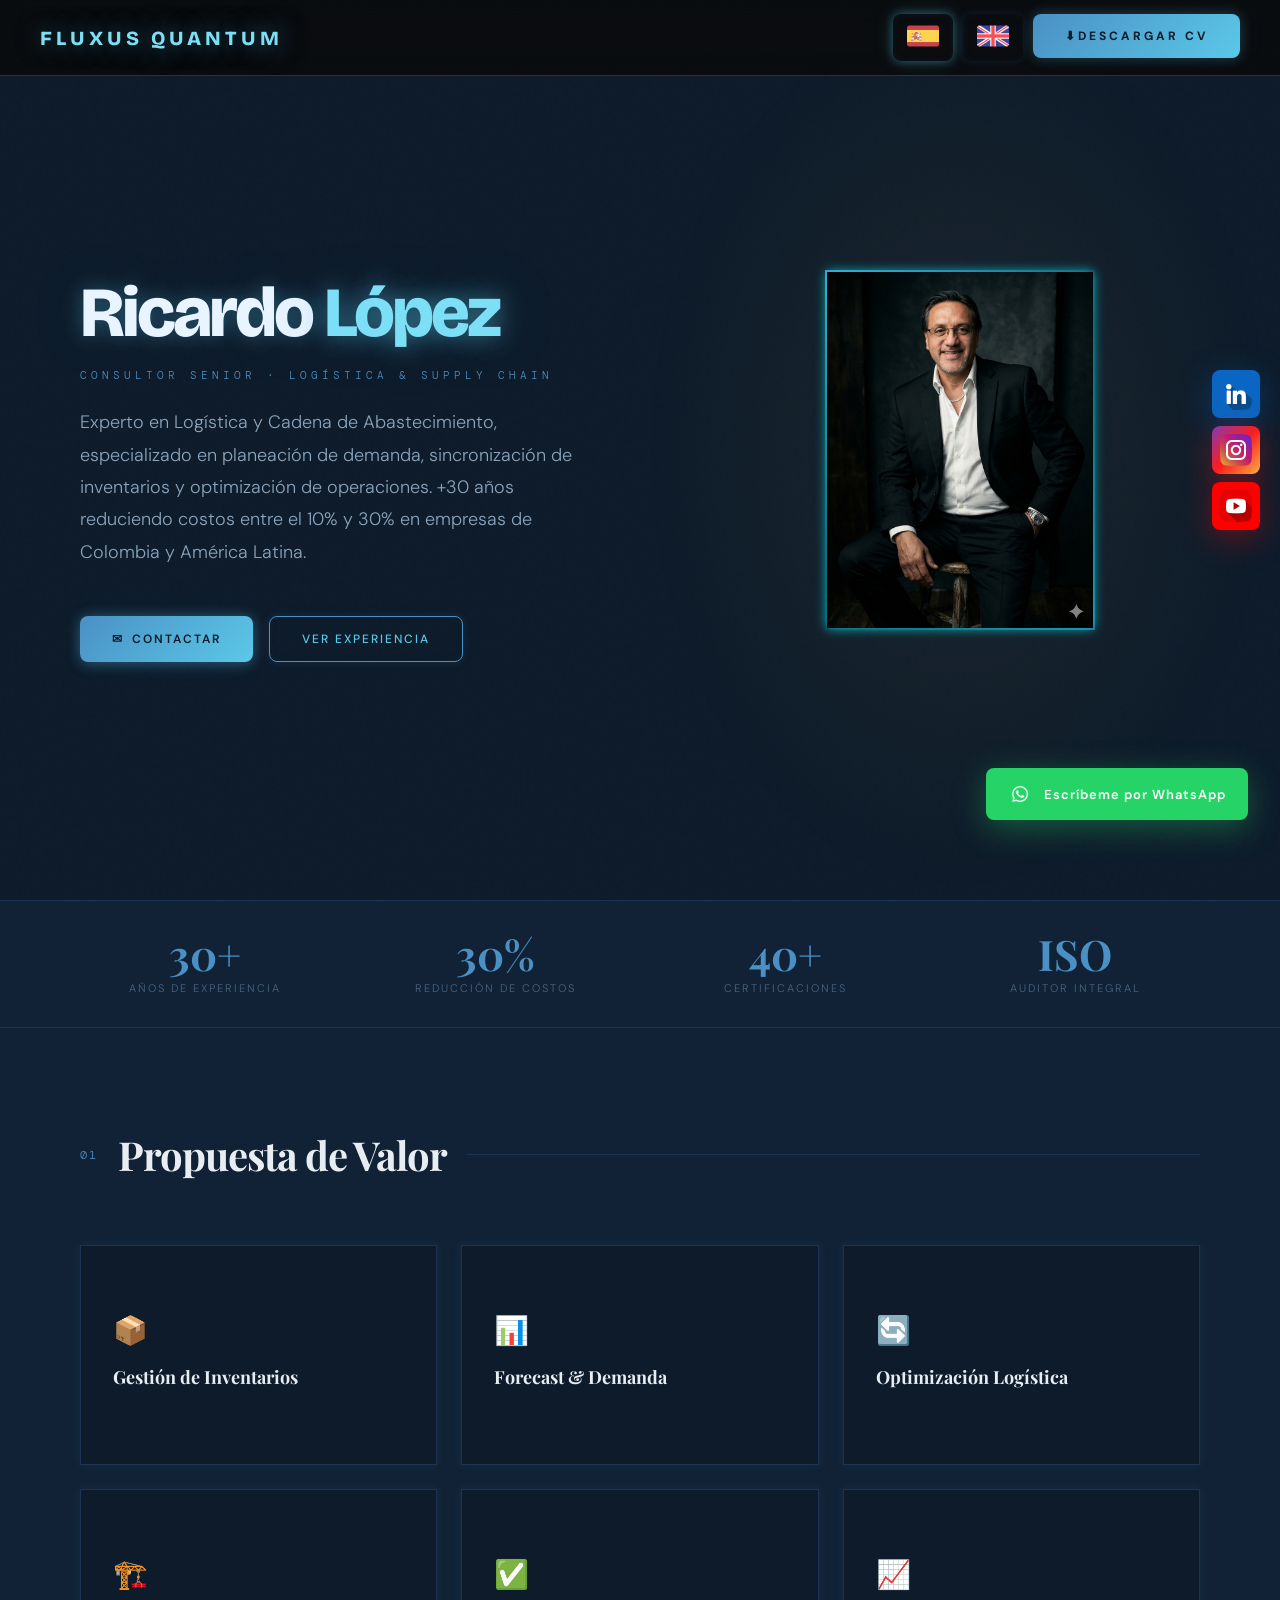
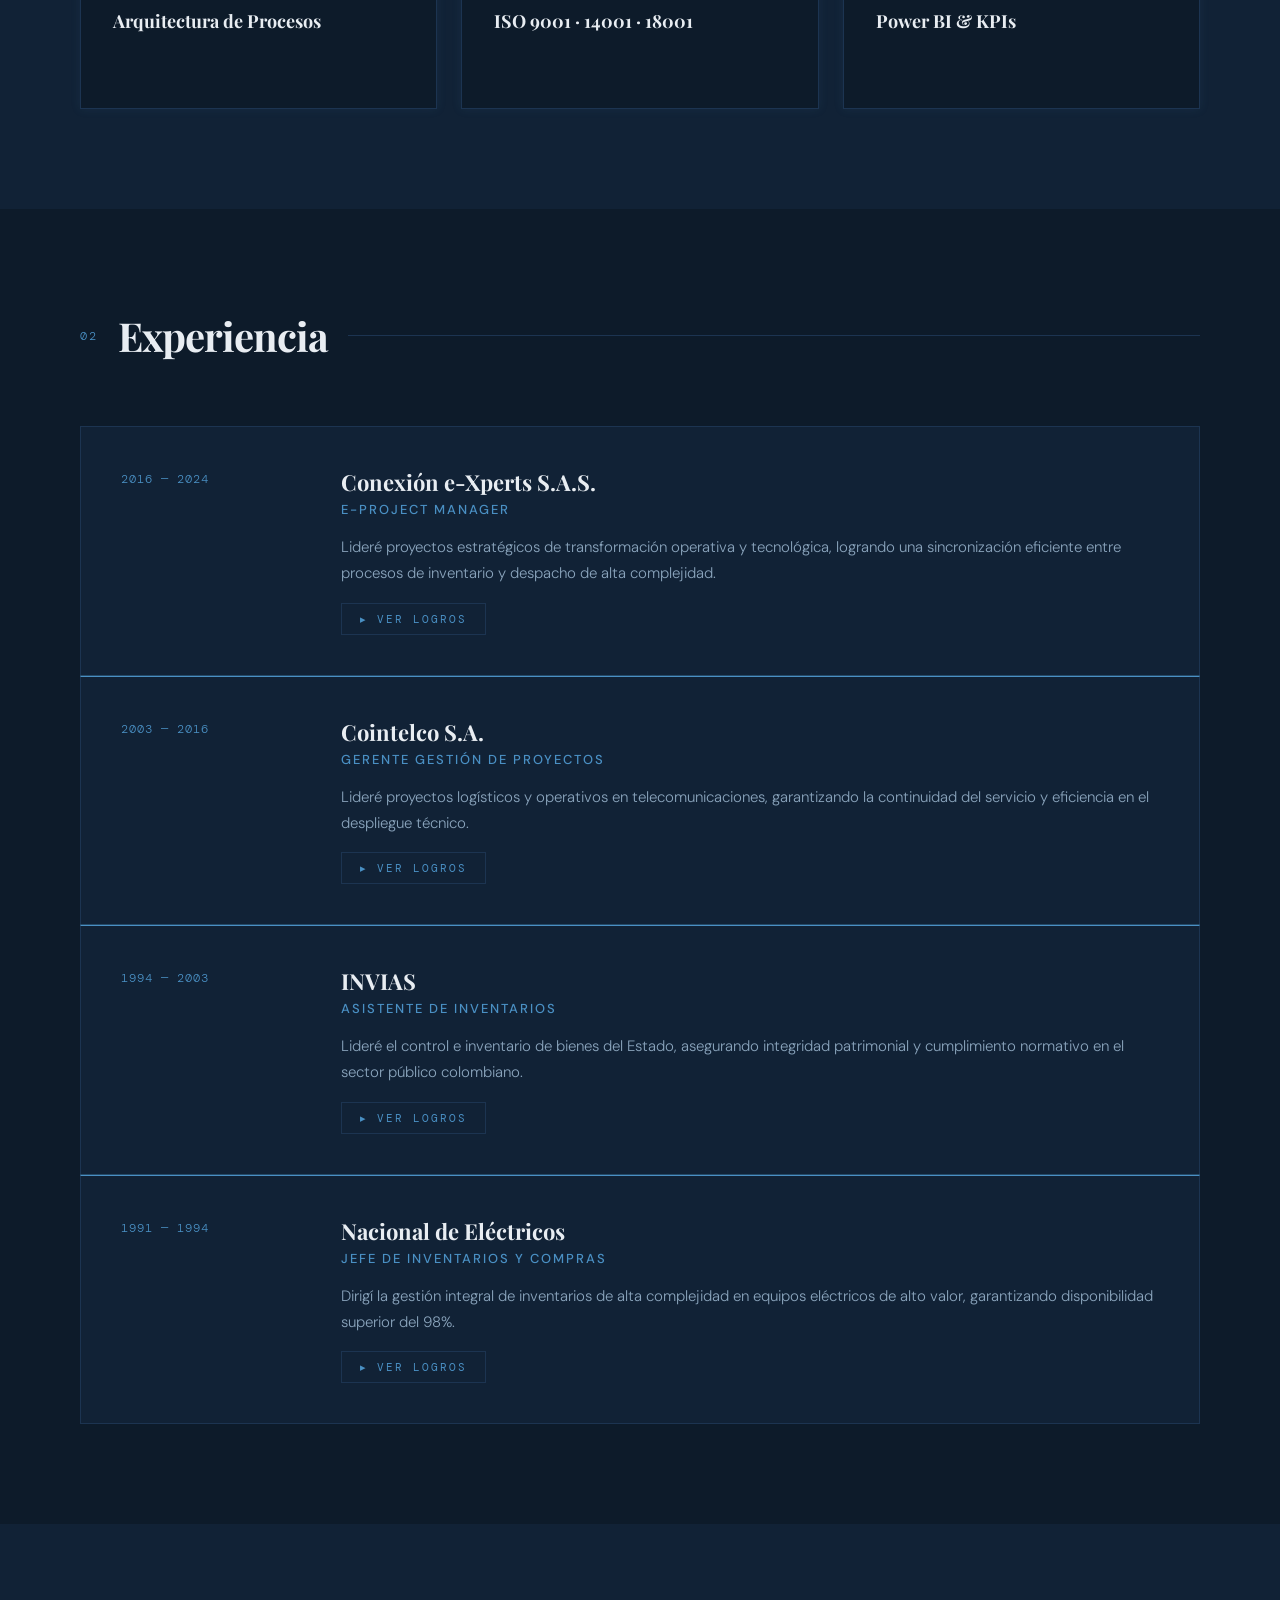
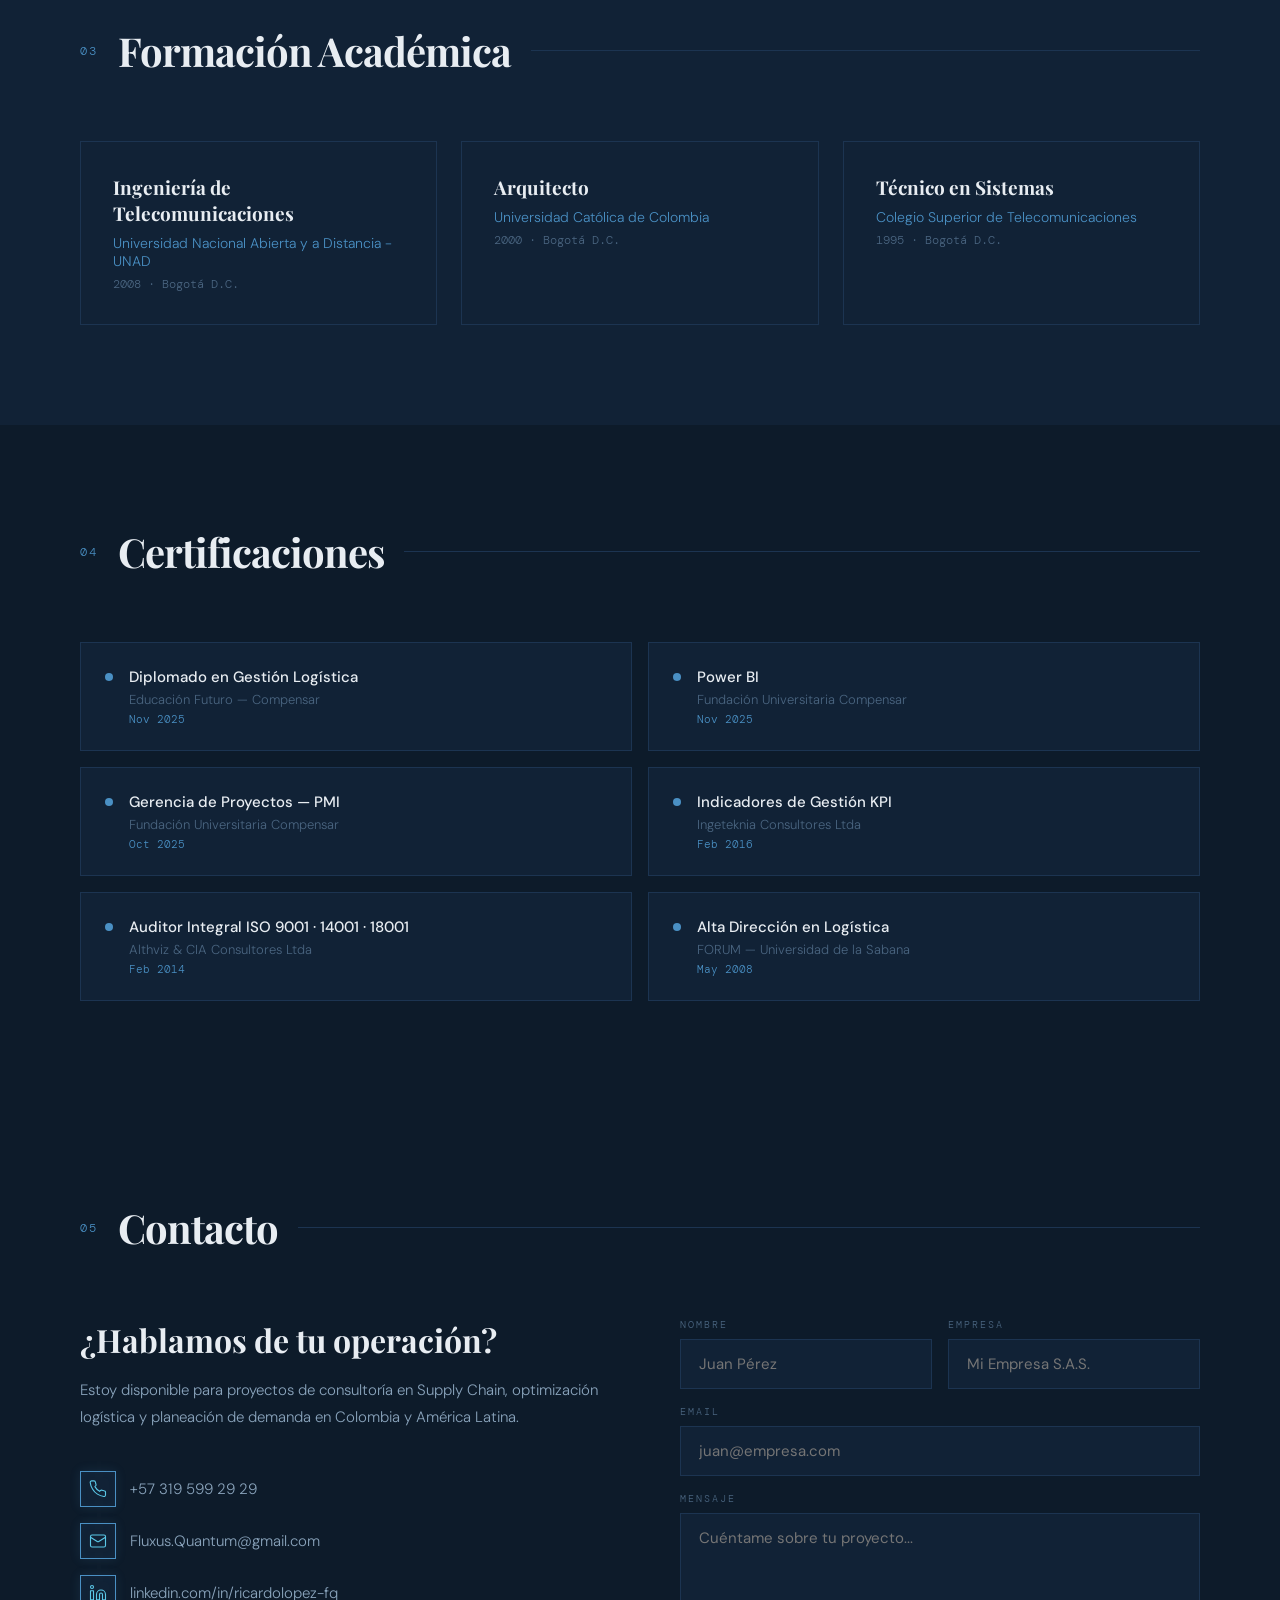
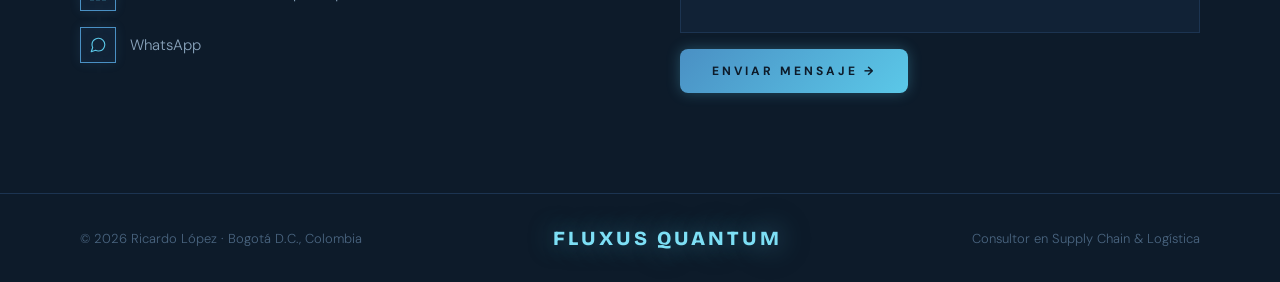
==== commit 96bb049f: "Update index.html" ====
--- a/index.html
+++ b/index.html
@@ -1276,7 +1276,7 @@
 </a>
 </a>
         </a>
-        <a href="https://www.linkedin.com/in/ricardolopez-fq" target="_blank" class="social-float-btn linkedin">
+        <a href="https://www.linkedin.com/in/ricardolopez-fq" target="_blank" class="contact-link">
           <div class="contact-link-icon"><svg xmlns="http://www.w3.org/2000/svg" width="18" height="18" viewBox="0 0 24 24" fill="none" stroke="#5BC8E8" stroke-width="1.5" stroke-linecap="round" stroke-linejoin="round"><path d="M16 8a6 6 0 0 1 6 6v7h-4v-7a2 2 0 0 0-2-2 2 2 0 0 0-2 2v7h-4v-7a6 6 0 0 1 6-6z"/><rect x="2" y="9" width="4" height="12"/><circle cx="4" cy="4" r="2"/></svg></div>
           linkedin.com/in/ricardolopez-fq
         </a>
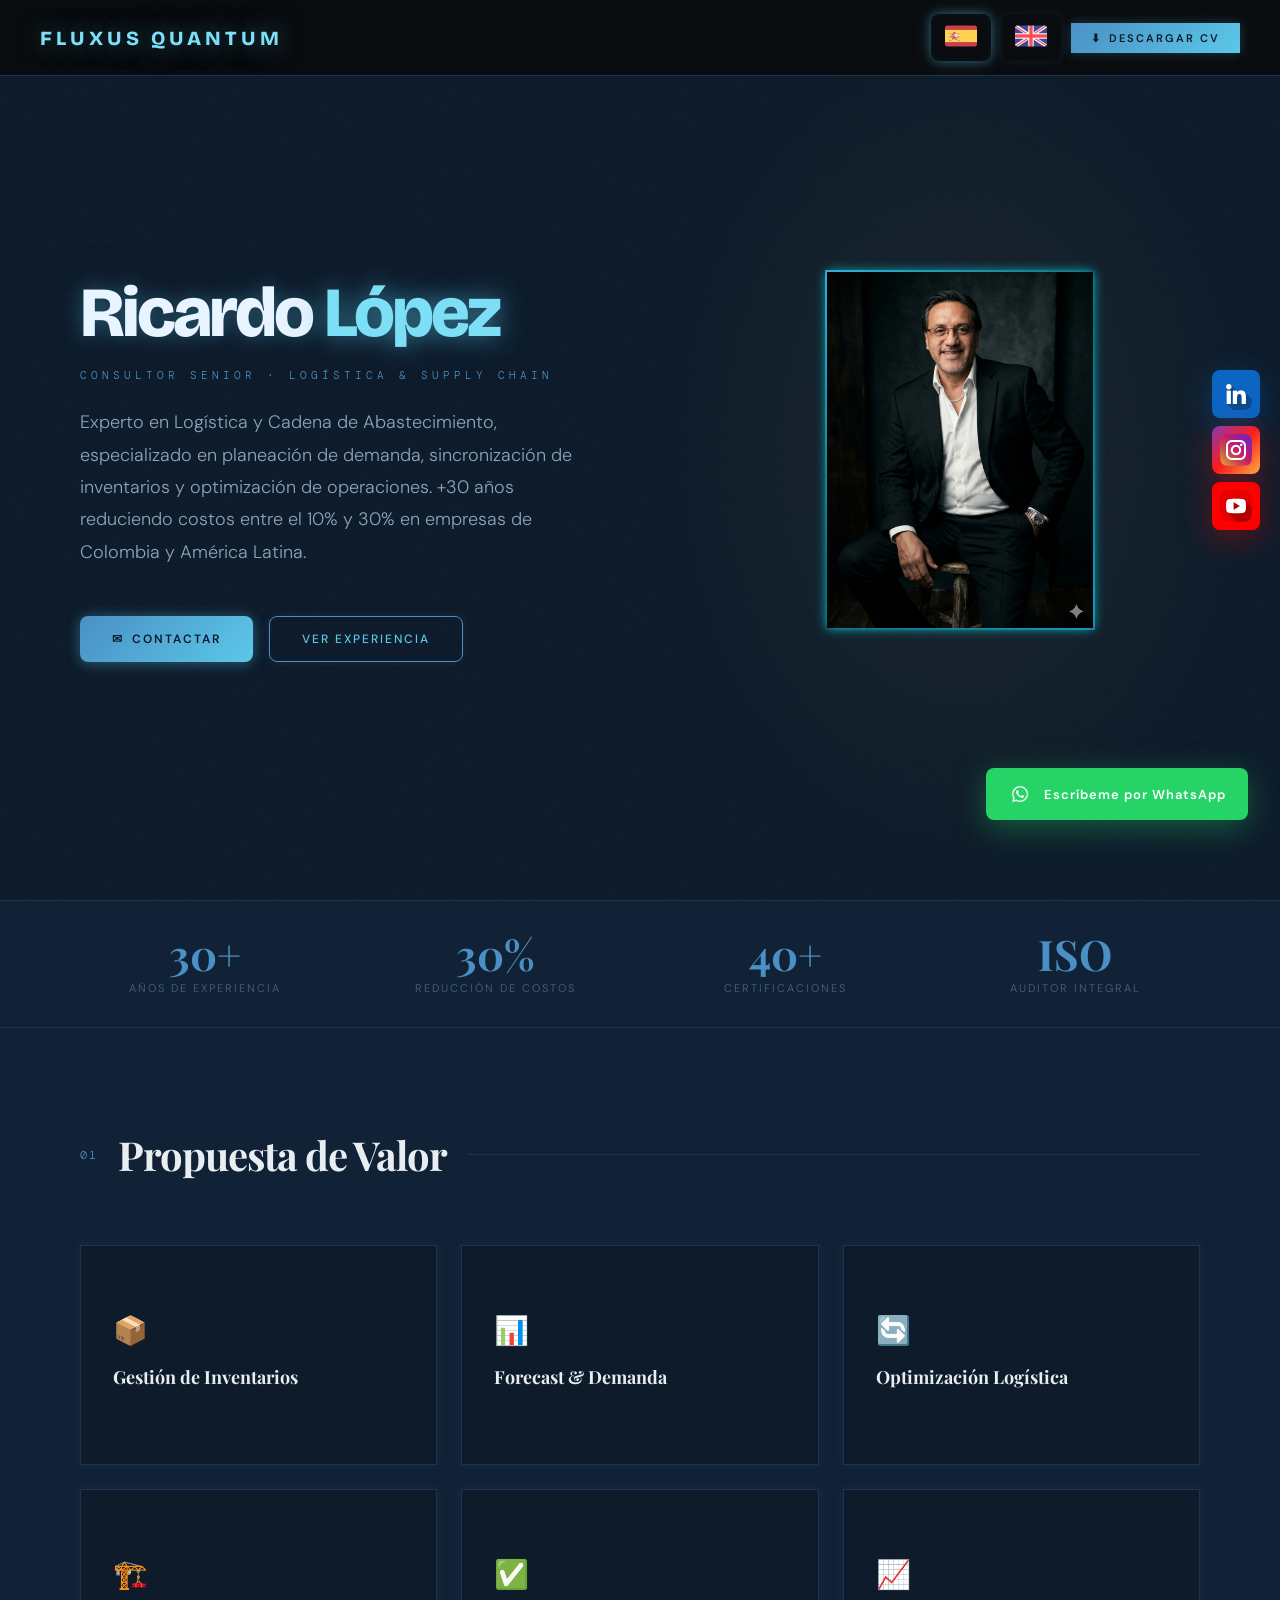
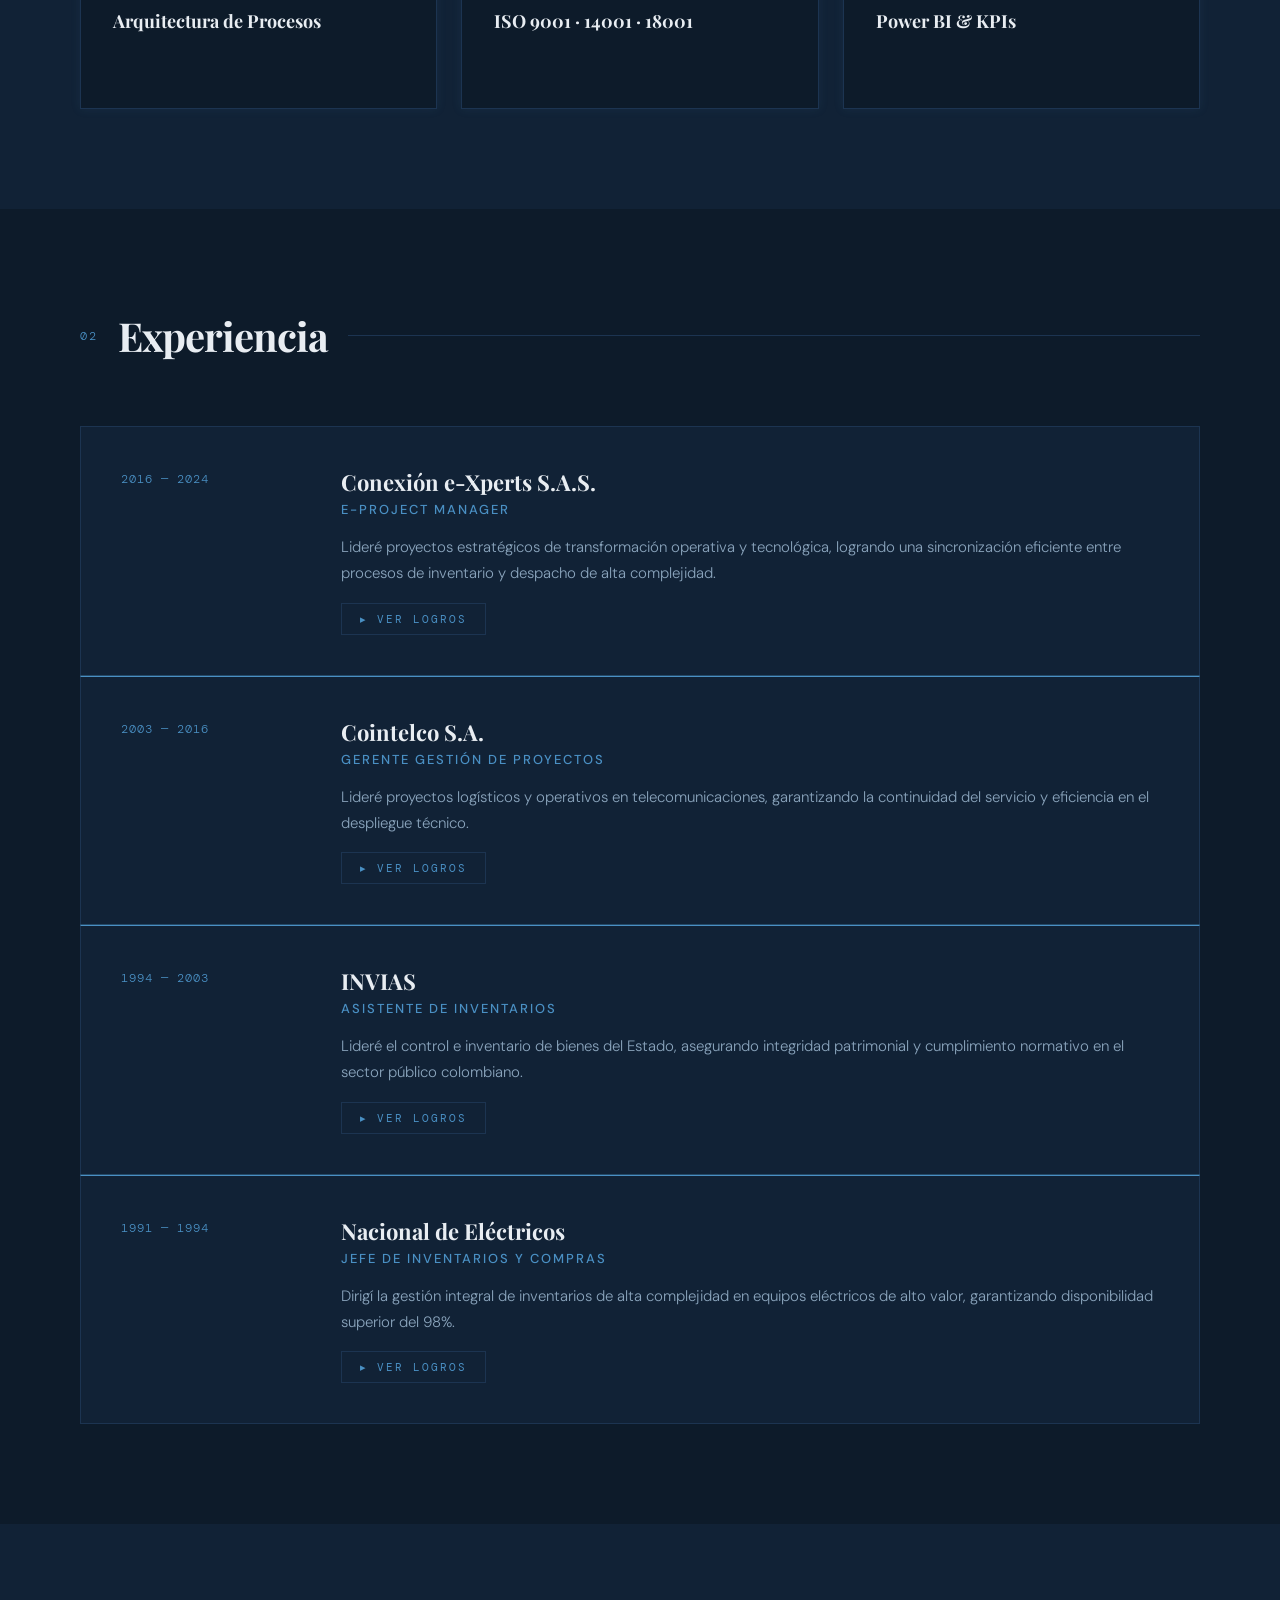
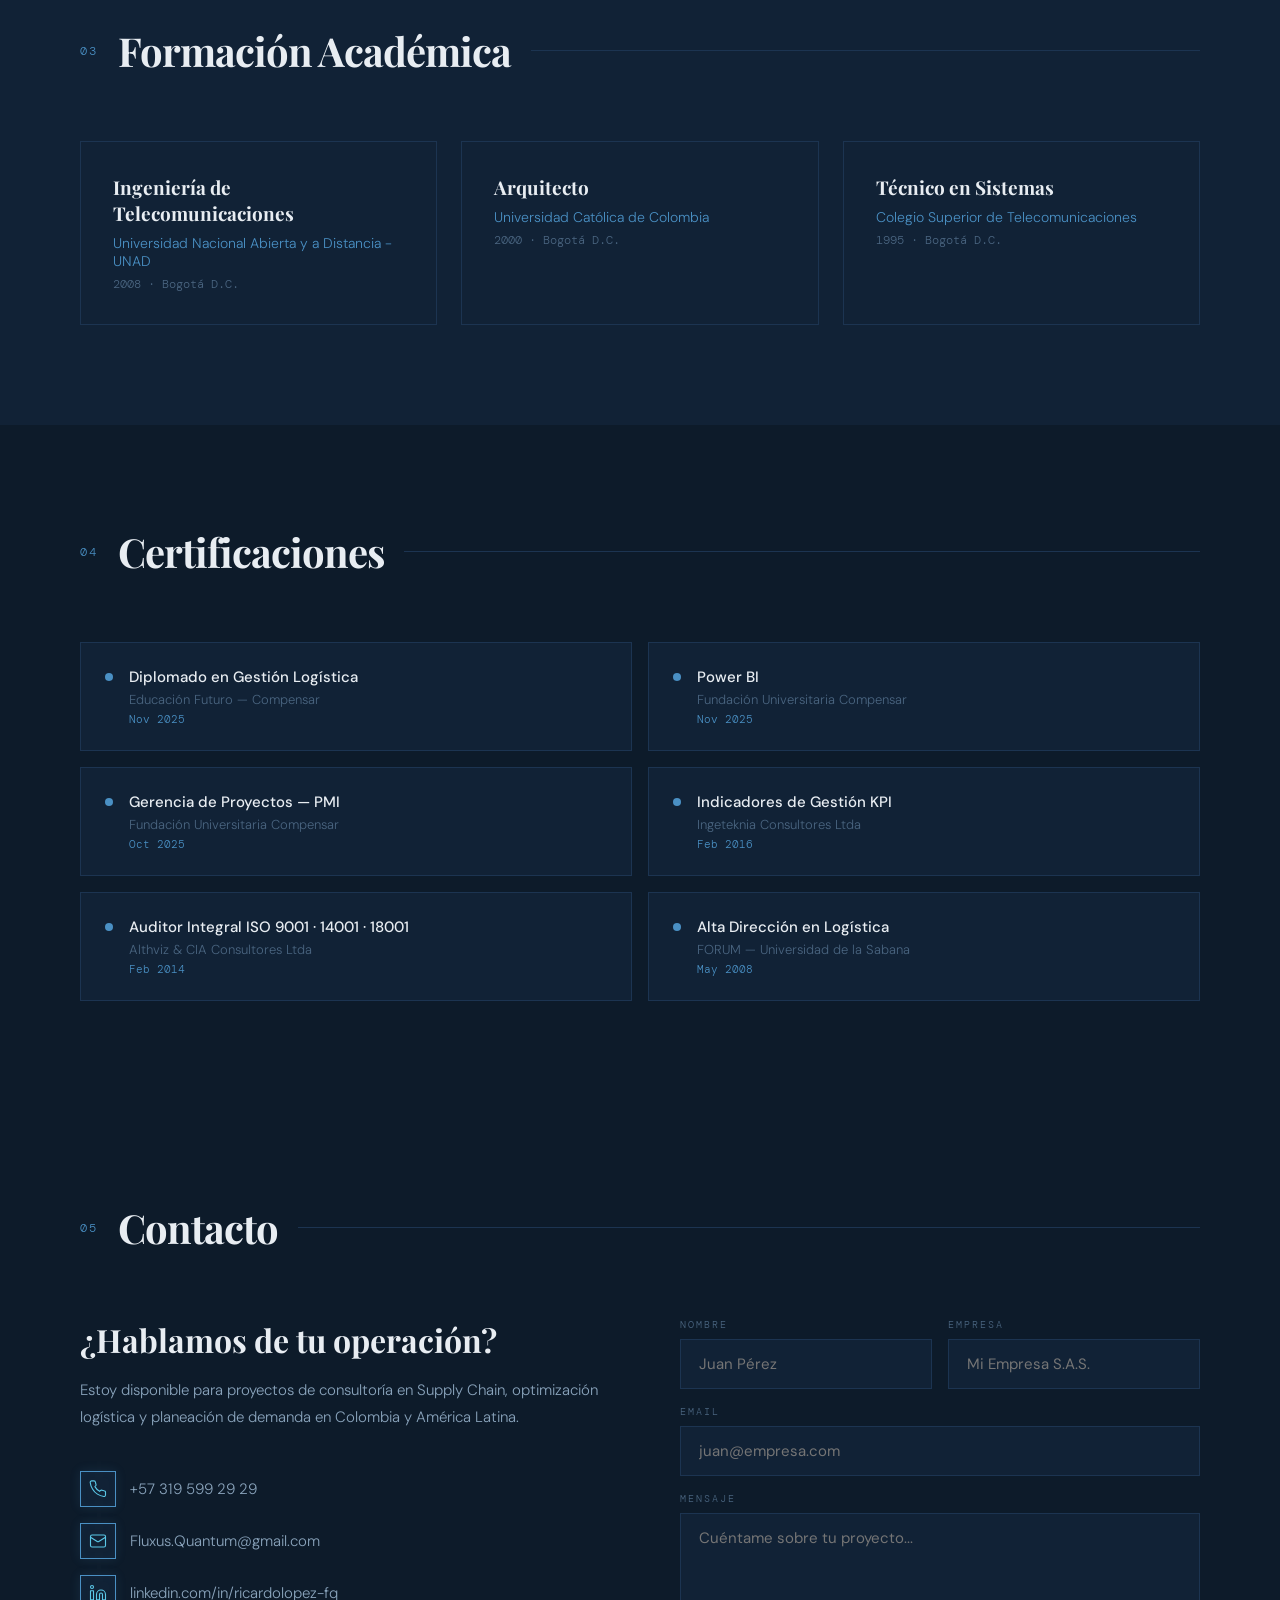
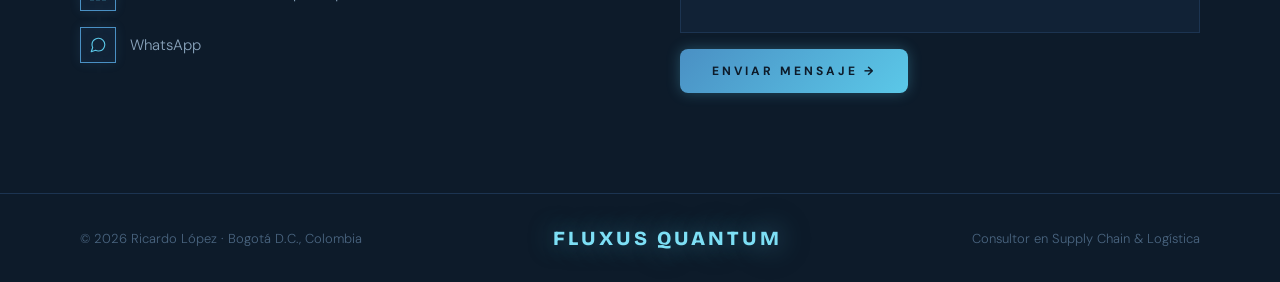
==== commit 5b6a06fb: "Update index.html" ====
--- a/index.html
+++ b/index.html
@@ -853,9 +853,10 @@
     <button class="lang-btn" onclick="window.setLang && window.setLang('en')" id="lang-en" style="cursor:pointer; border:none; background:none;">
       <img src="britanica.png" alt="English" style="width:32px; height:auto;">
     </button>
-    <a href="cv-es_ricardo_lopez_2026.pdf" id="download-link" class="form-submit" download style="text-decoration: none; display: inline-flex; align-items: center; justify-content: center;">
+    <a href="#" class="download-btn" onclick="downloadCV(); return false;">
     ⬇ <span data-lang="es" class="active">Descargar CV</span>
     <span data-lang="en">Download CV</span>
+</a>
 </a>
   </div>
 </header>
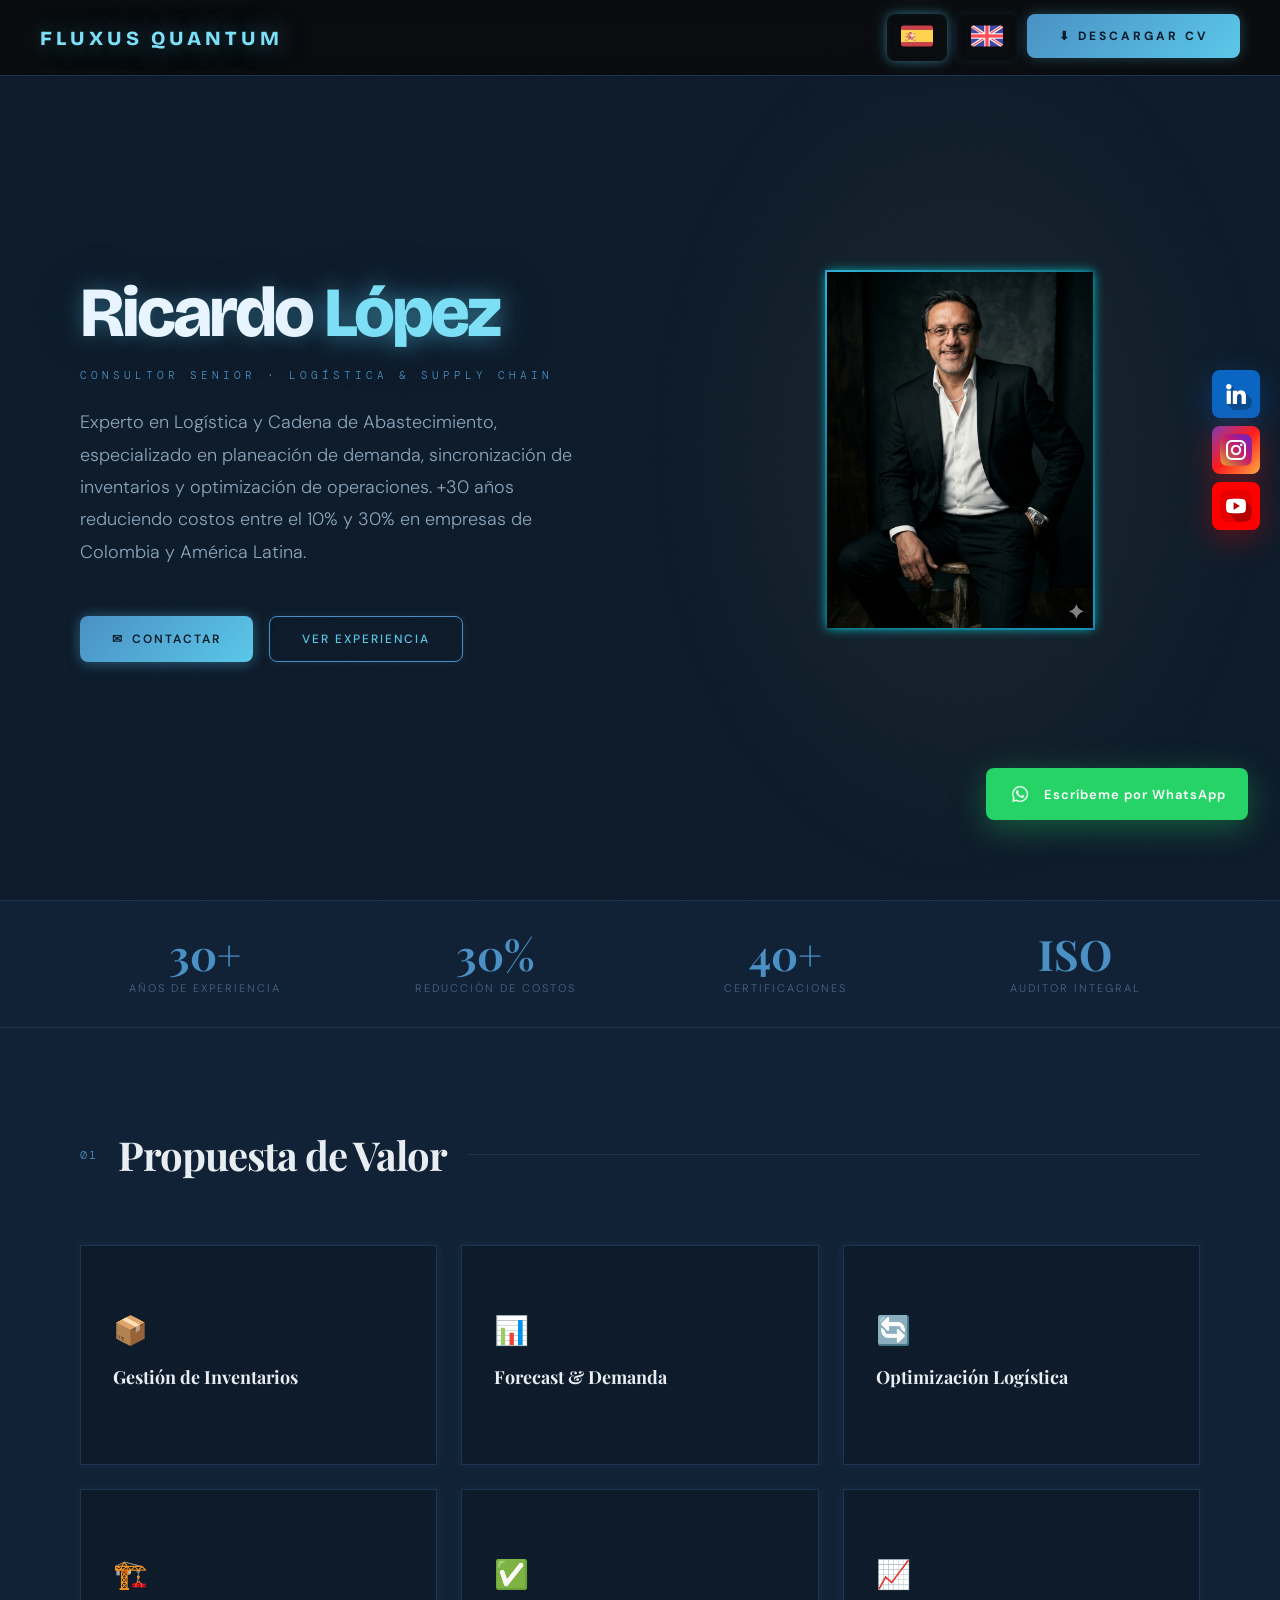
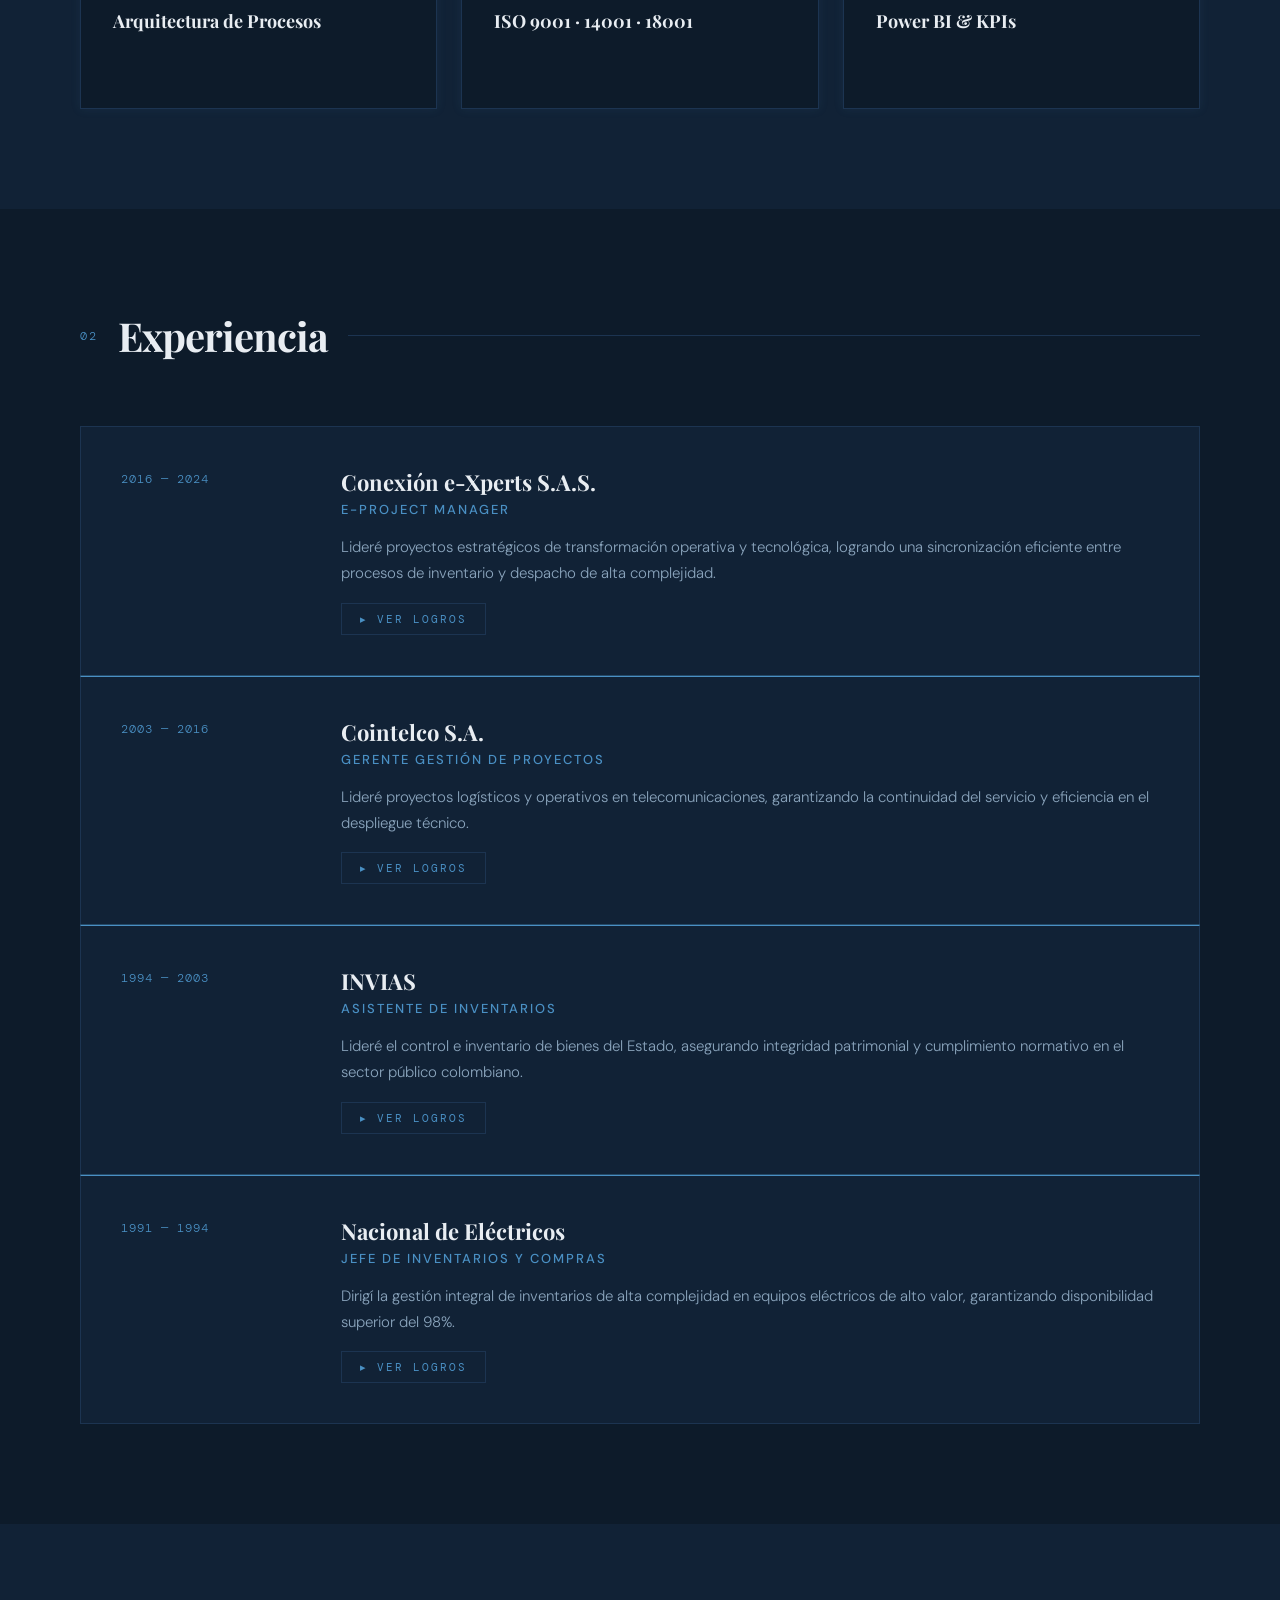
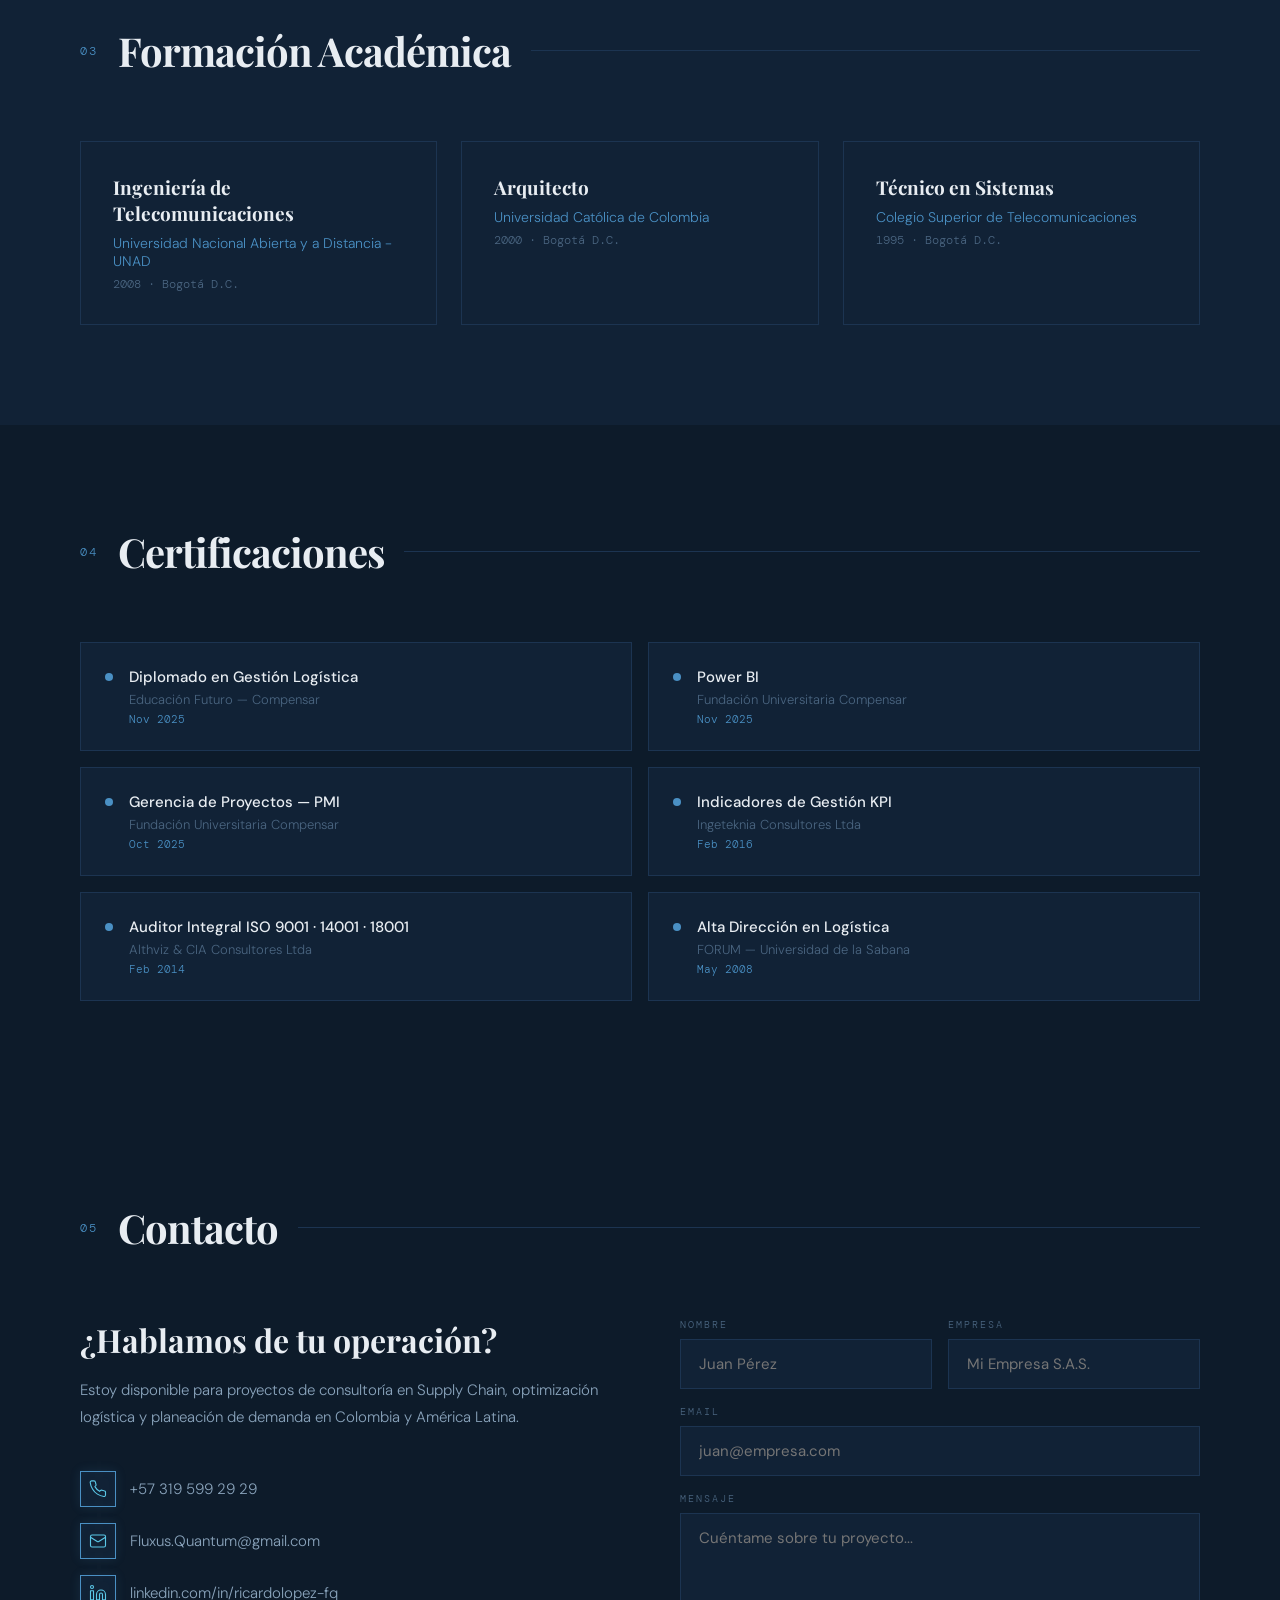
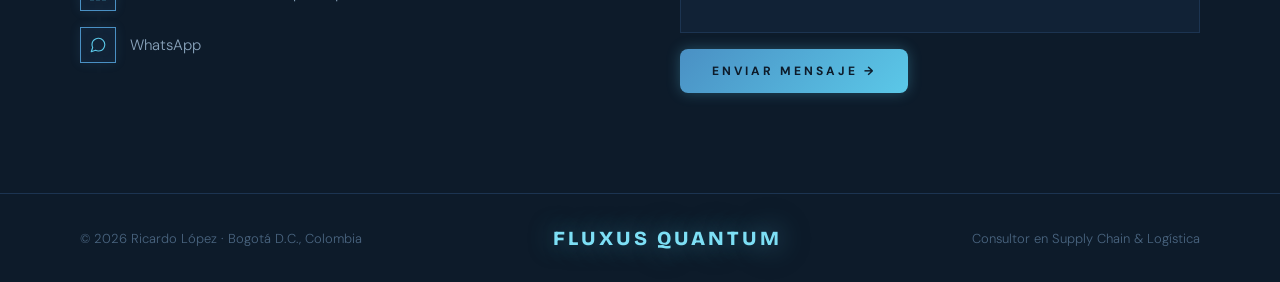
==== commit 44f91b13: "Update index.html" ====
--- a/index.html
+++ b/index.html
@@ -853,10 +853,8 @@
     <button class="lang-btn" onclick="window.setLang && window.setLang('en')" id="lang-en" style="cursor:pointer; border:none; background:none;">
       <img src="britanica.png" alt="English" style="width:32px; height:auto;">
     </button>
-    <a href="#" class="download-btn" onclick="downloadCV(); return false;">
-    ⬇ <span data-lang="es" class="active">Descargar CV</span>
-    <span data-lang="en">Download CV</span>
-</a>
+    <a href="cv-es_ricardo_lopez_2026.pdf" id="download-link" class="form-submit" download style="text-decoration: none; display: inline-flex; align-items: center; justify-content: center;">
+    ⬇ Descargar CV
 </a>
   </div>
 </header>
@@ -1386,6 +1384,19 @@
       el.style.display = 'none';
     }
   });
+
+  var dlLink = document.getElementById('download-link');
+  if (dlLink) {
+    if (lang === 'es') {
+      dlLink.href = 'cv-es_ricardo_lopez_2026.pdf';
+      dlLink.setAttribute('download', 'cv-es_ricardo_lopez_2026.pdf');
+      dlLink.innerHTML = '⬇ Descargar CV';
+    } else {
+      dlLink.href = 'cv-en_ricardo_lopez_2026.pdf';
+      dlLink.setAttribute('download', 'cv-en_ricardo_lopez_2026.pdf');
+      dlLink.innerHTML = '⬇ Download CV';
+    }
+  }
 };
 </script>
 <script>
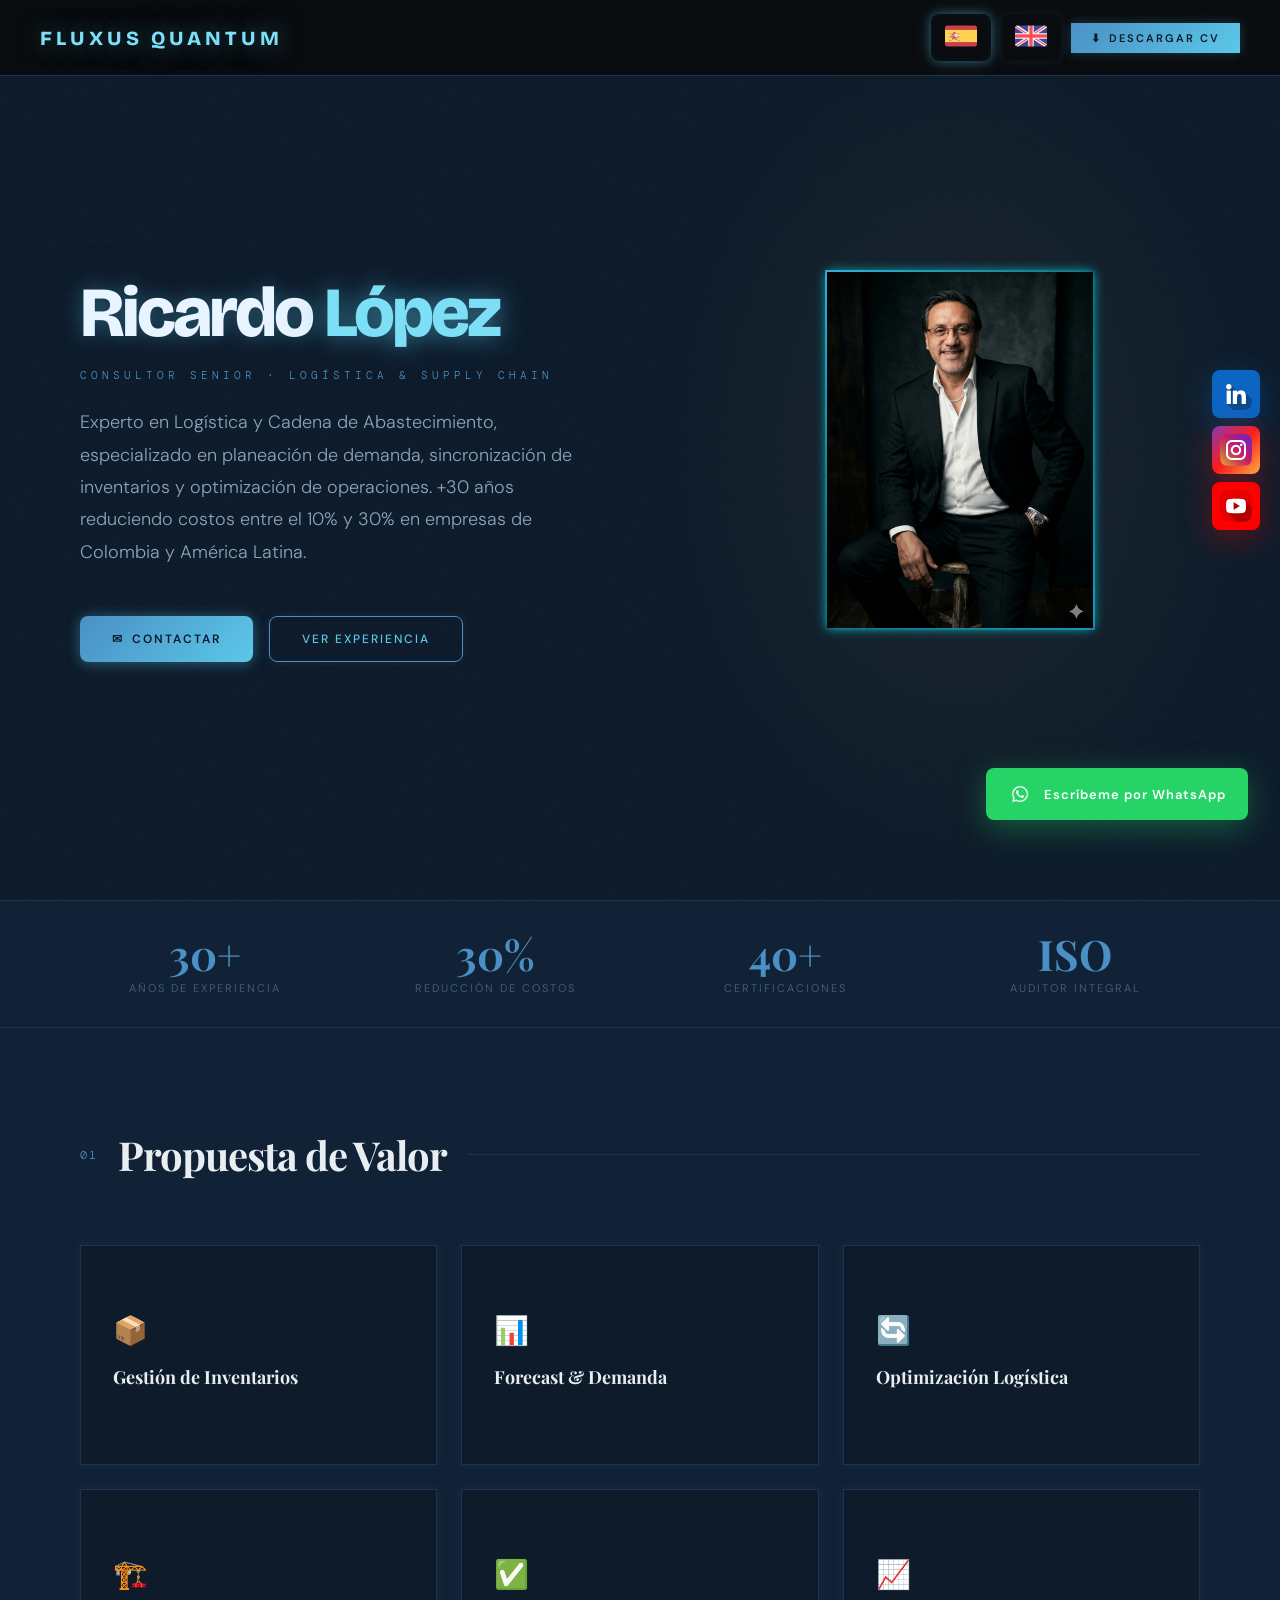
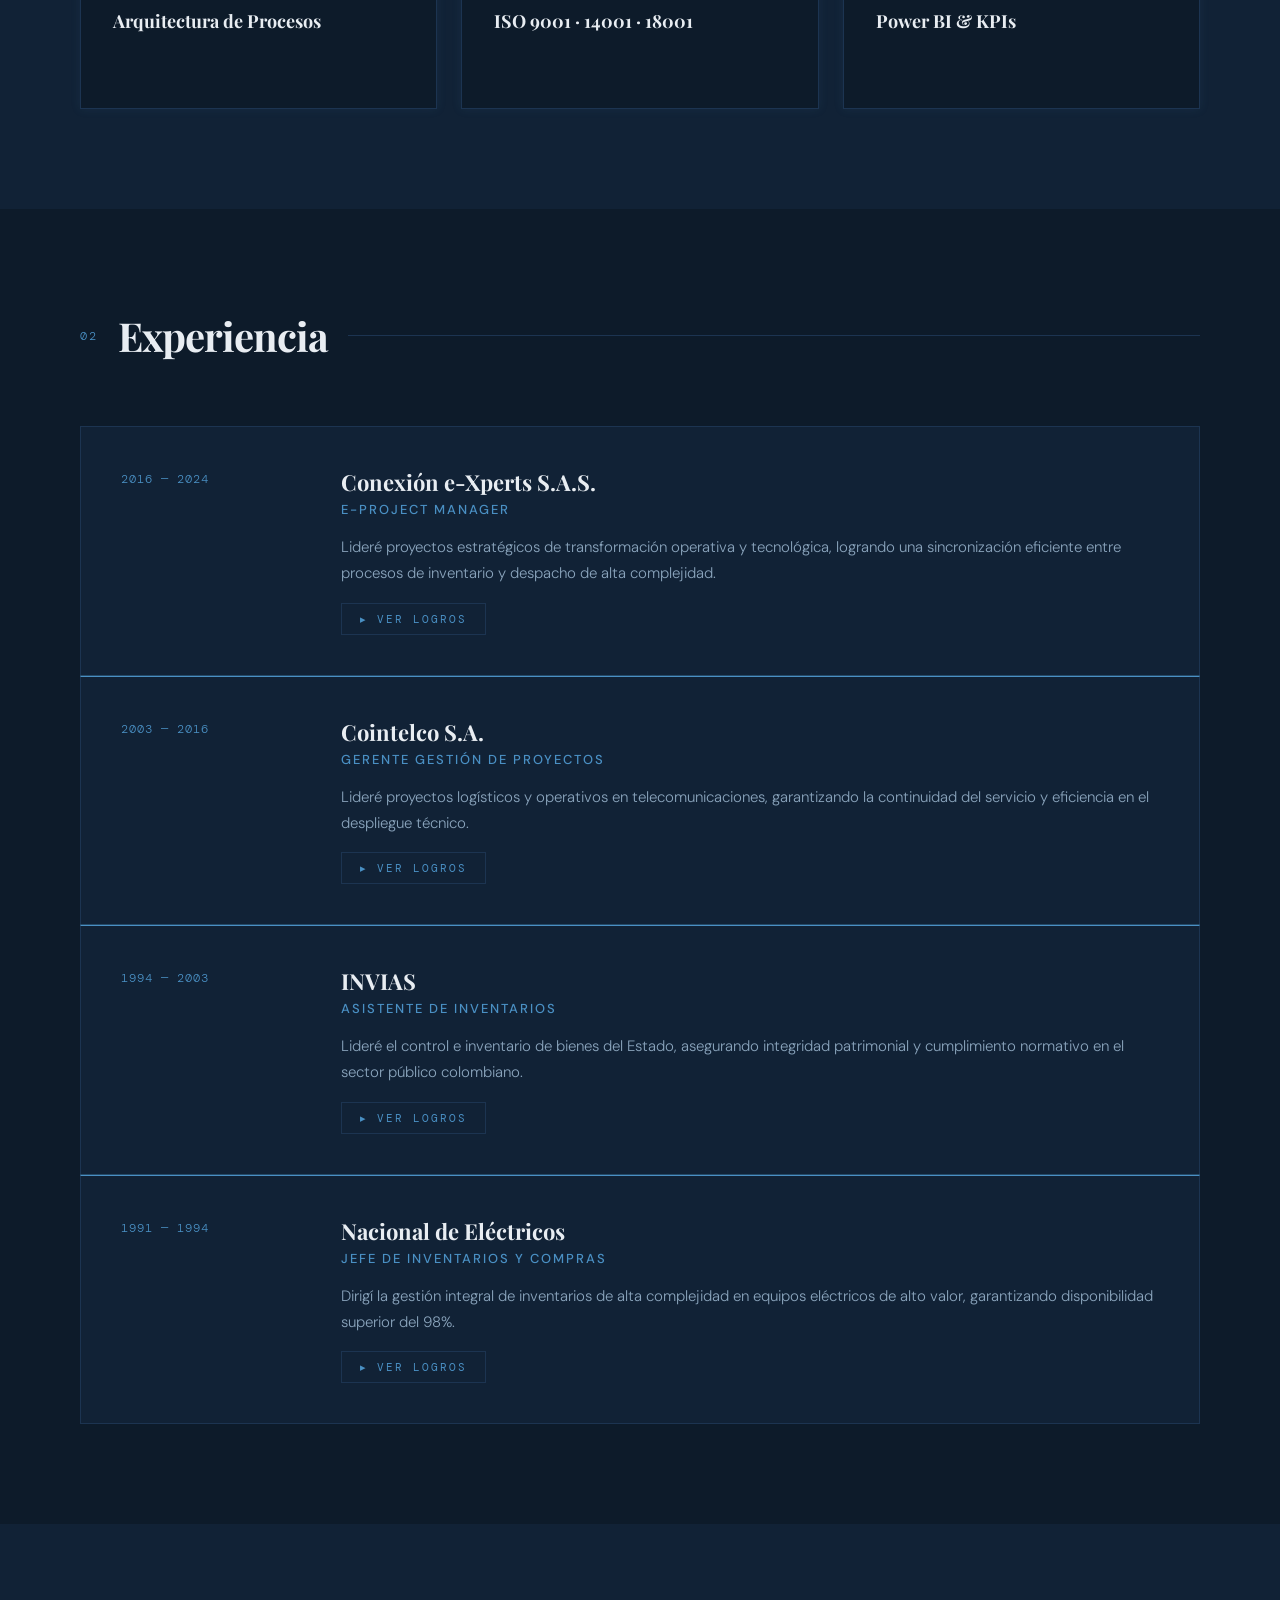
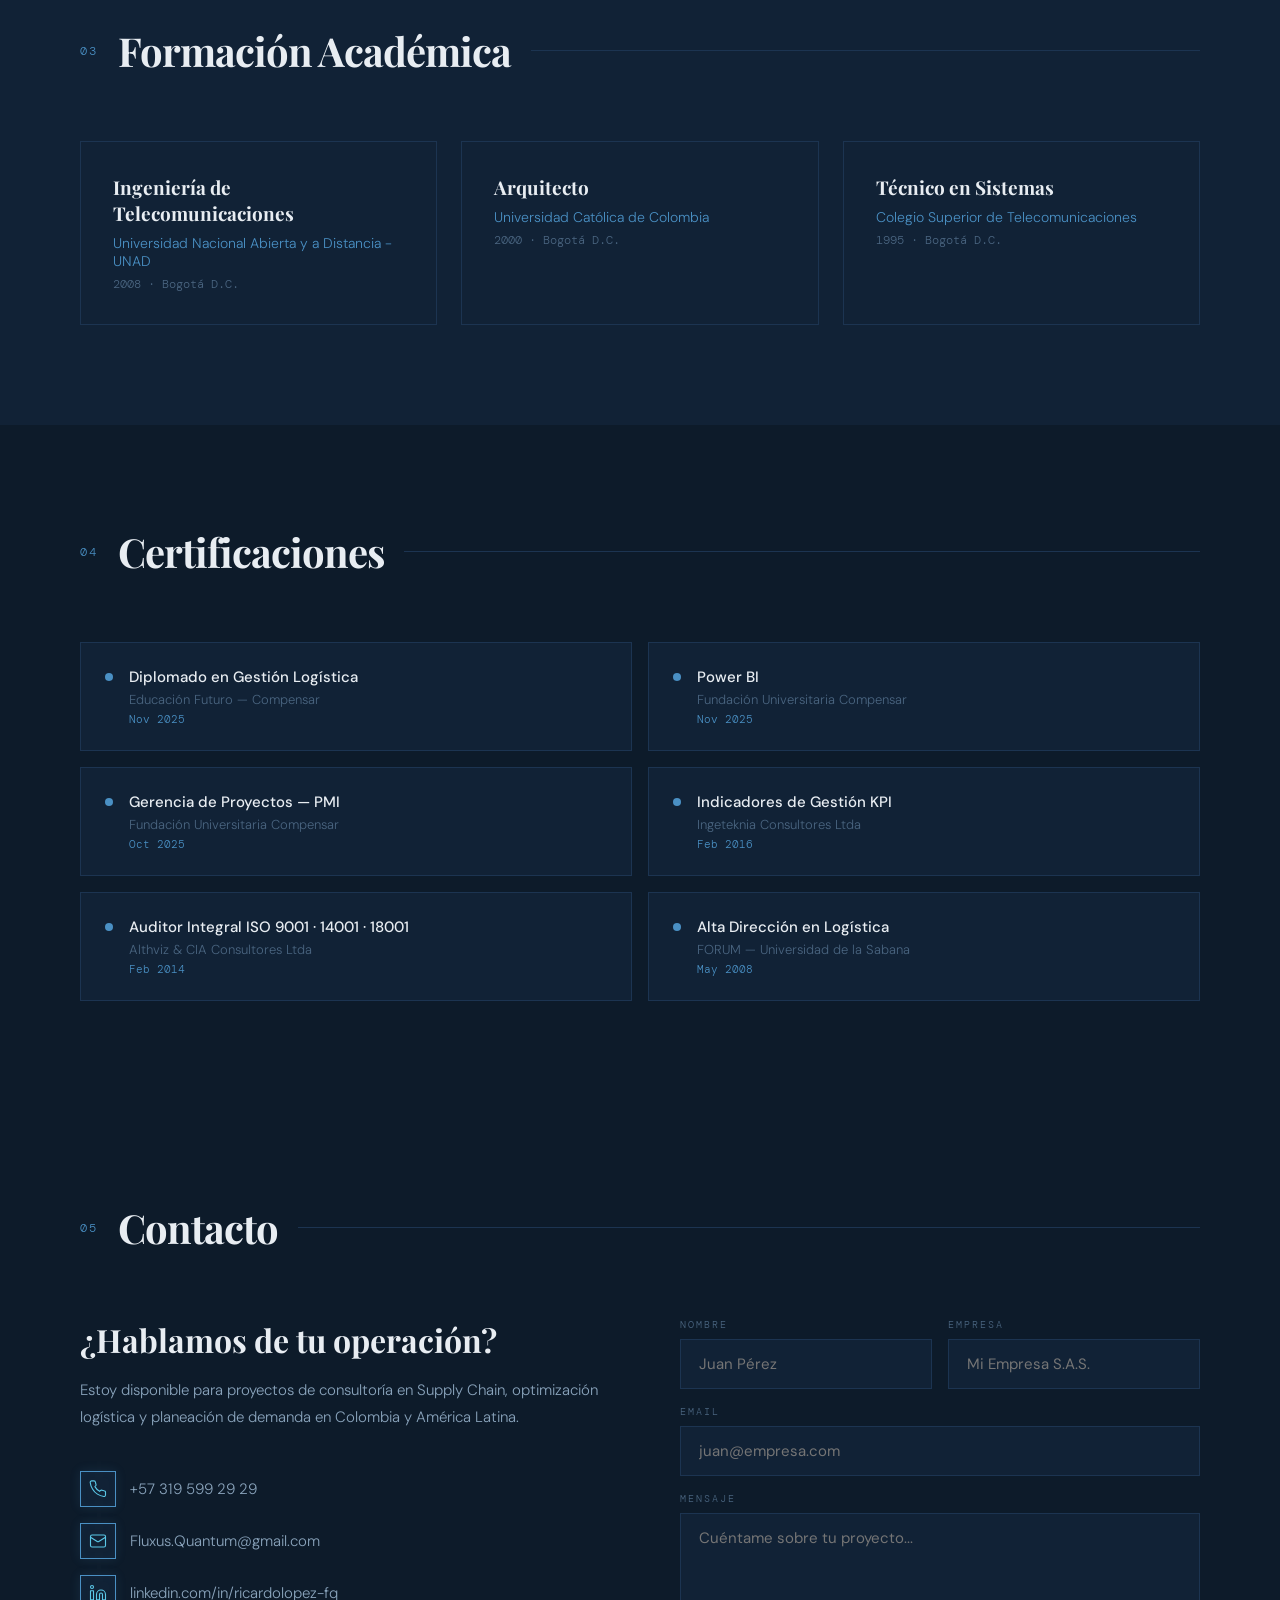
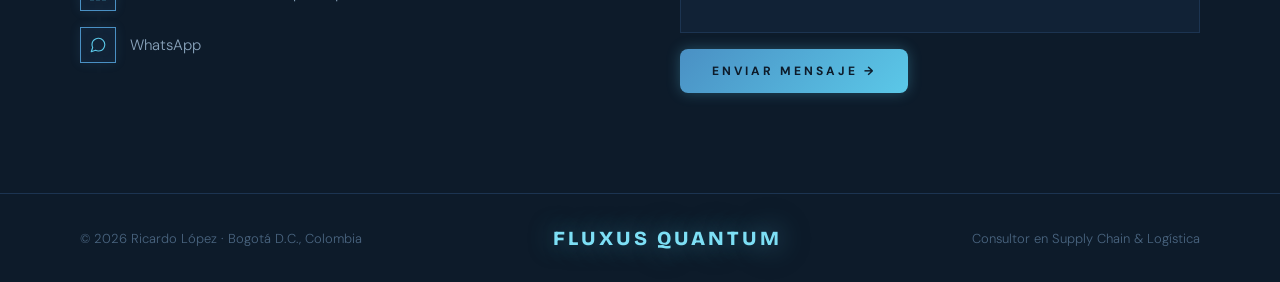
==== commit 26091e13: "Update index.html" ====
--- a/index.html
+++ b/index.html
@@ -853,8 +853,8 @@
     <button class="lang-btn" onclick="window.setLang && window.setLang('en')" id="lang-en" style="cursor:pointer; border:none; background:none;">
       <img src="britanica.png" alt="English" style="width:32px; height:auto;">
     </button>
-    <a href="cv-es_ricardo_lopez_2026.pdf" id="download-link" class="form-submit" download style="text-decoration: none; display: inline-flex; align-items: center; justify-content: center;">
-    ⬇ Descargar CV
+    <a href="cv-es_ricardo_lopez_2026.pdf" id="download-link" class="download-btn" download>
+    ⬇ <span data-lang="es" class="active">Descargar CV</span><span data-lang="en">Download CV</span>
 </a>
   </div>
 </header>
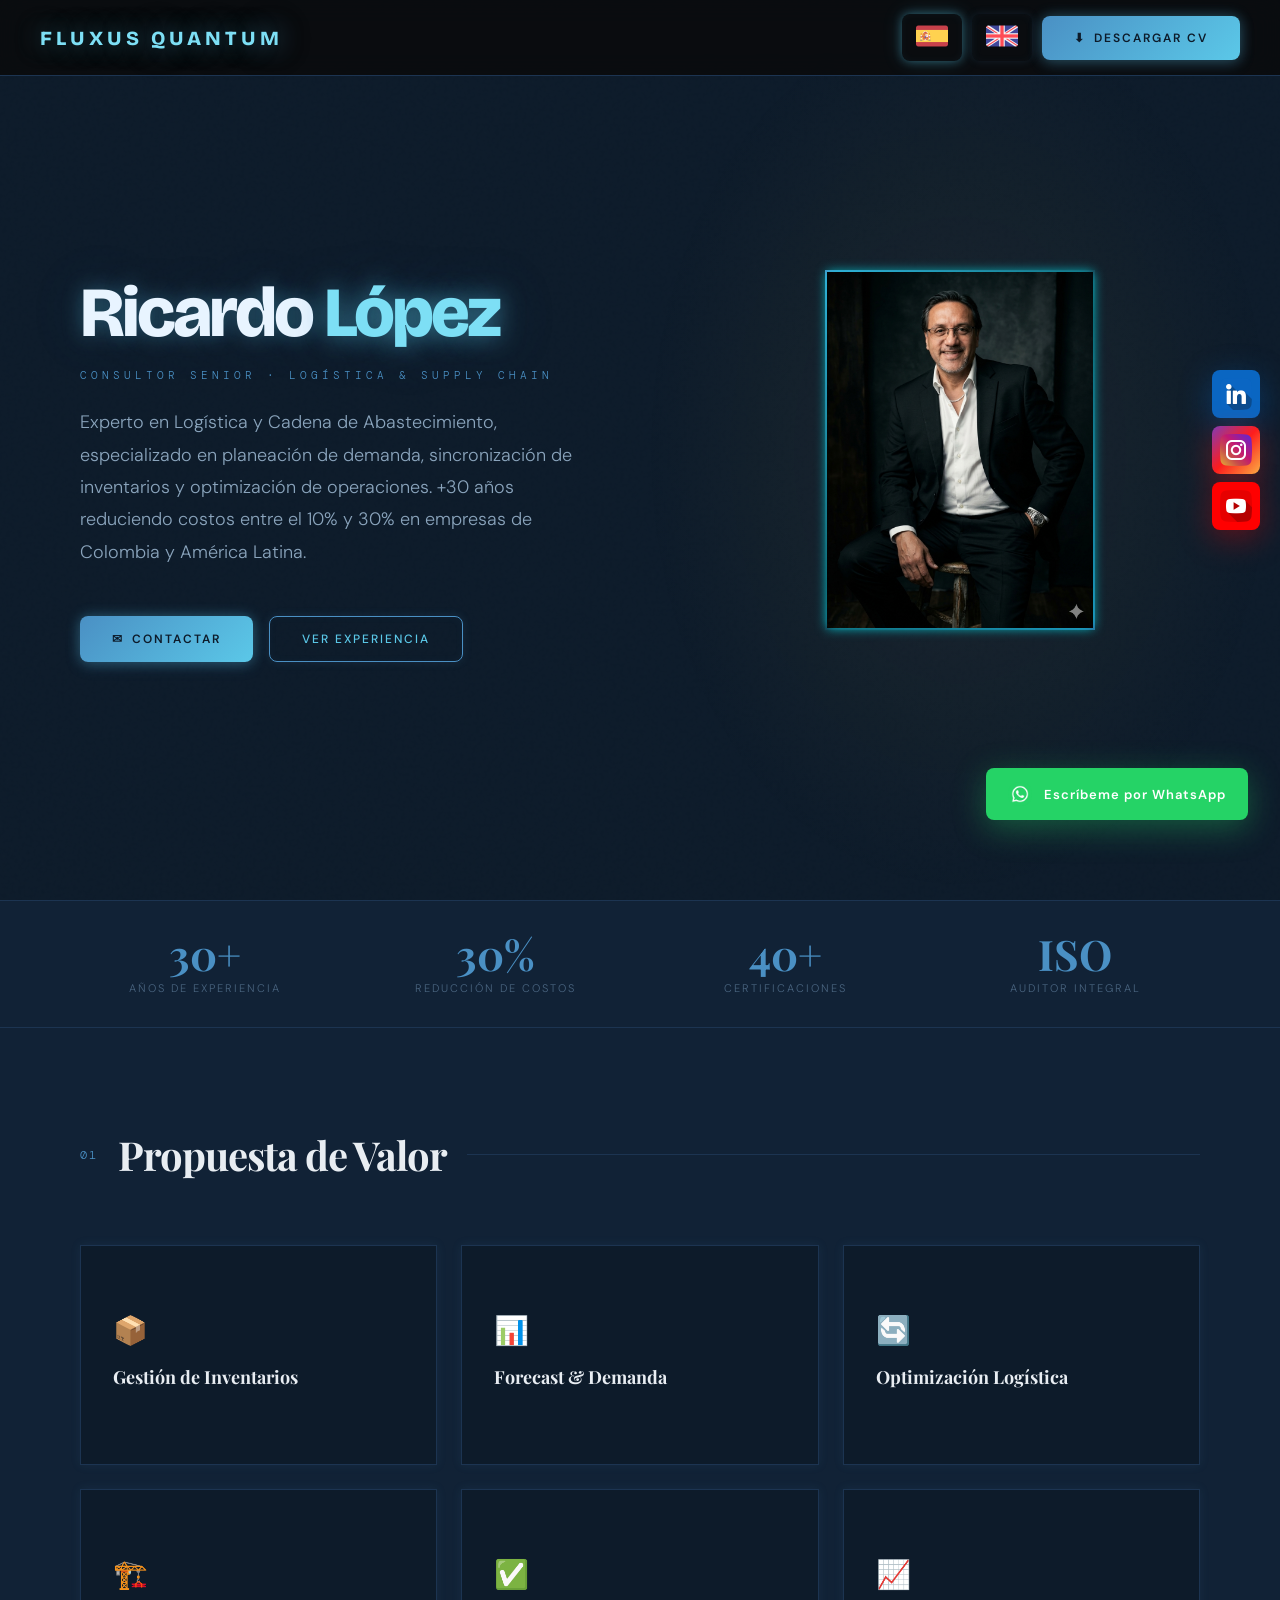
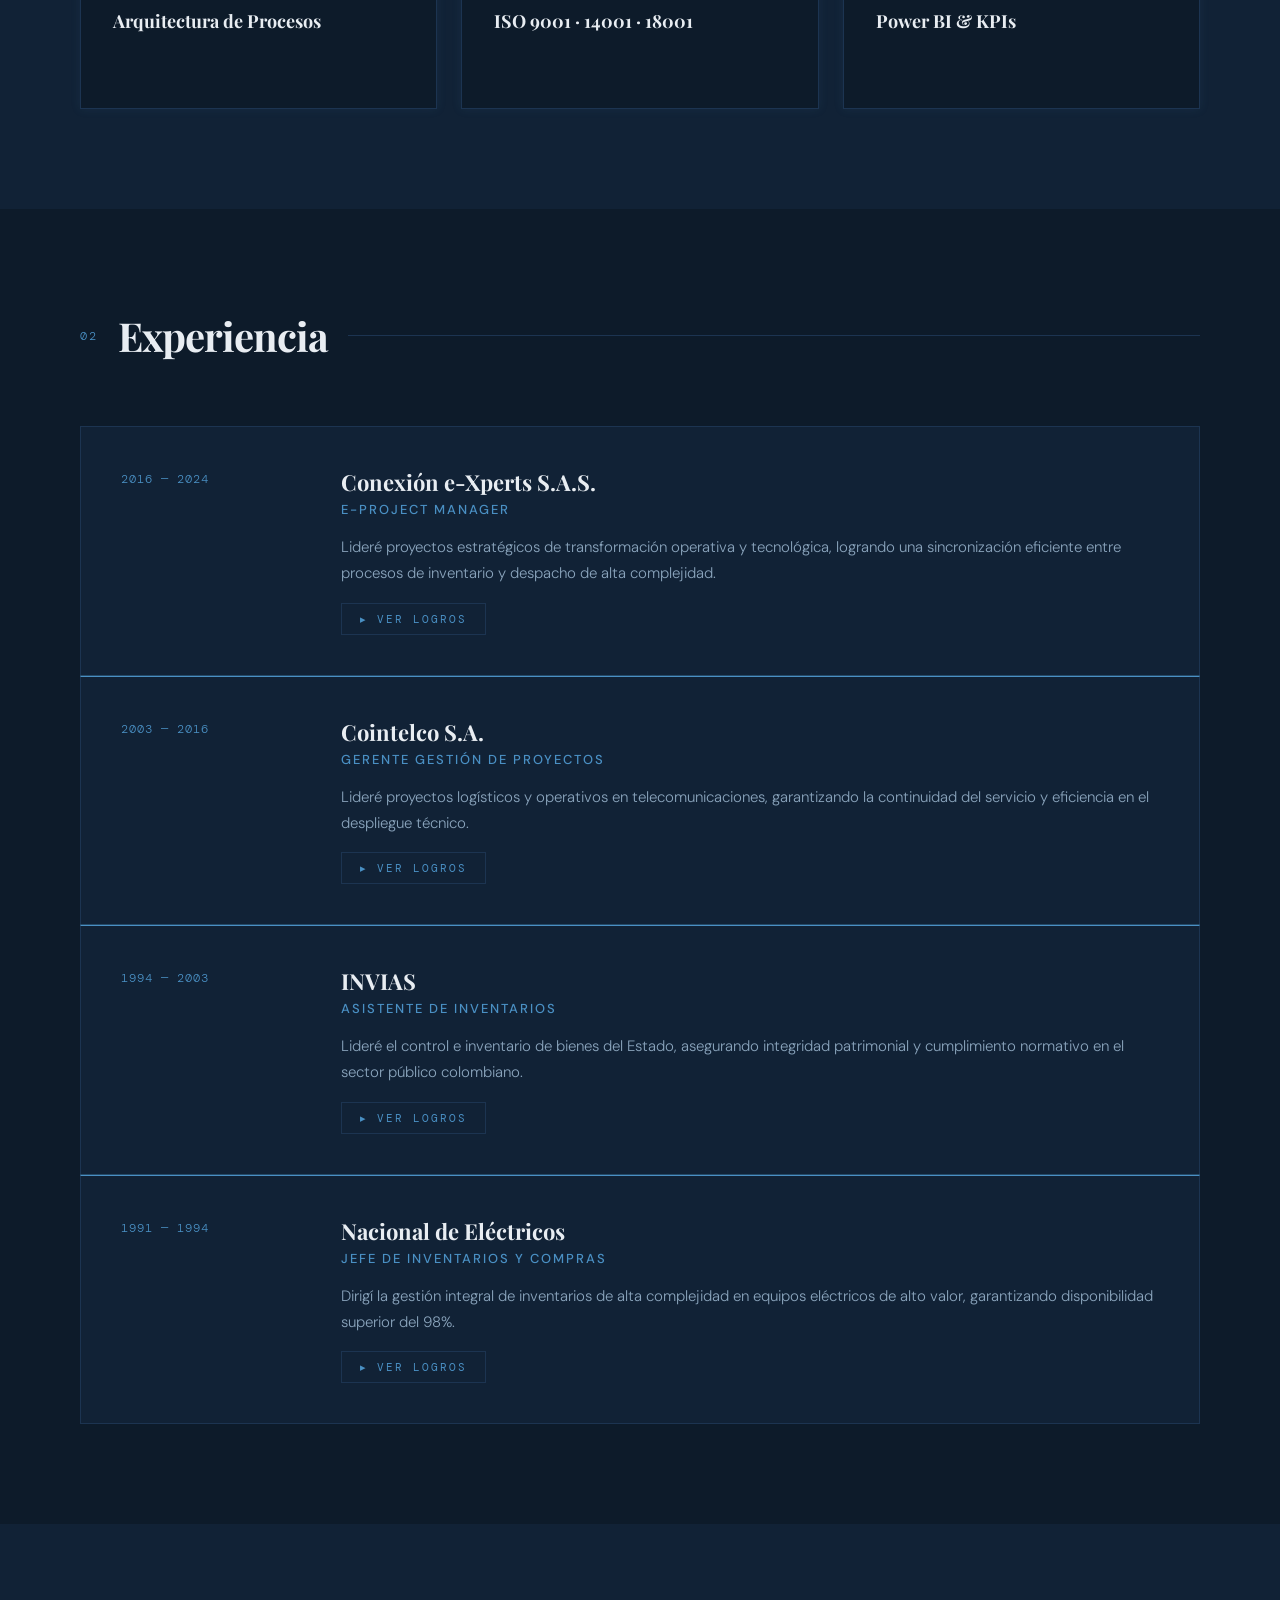
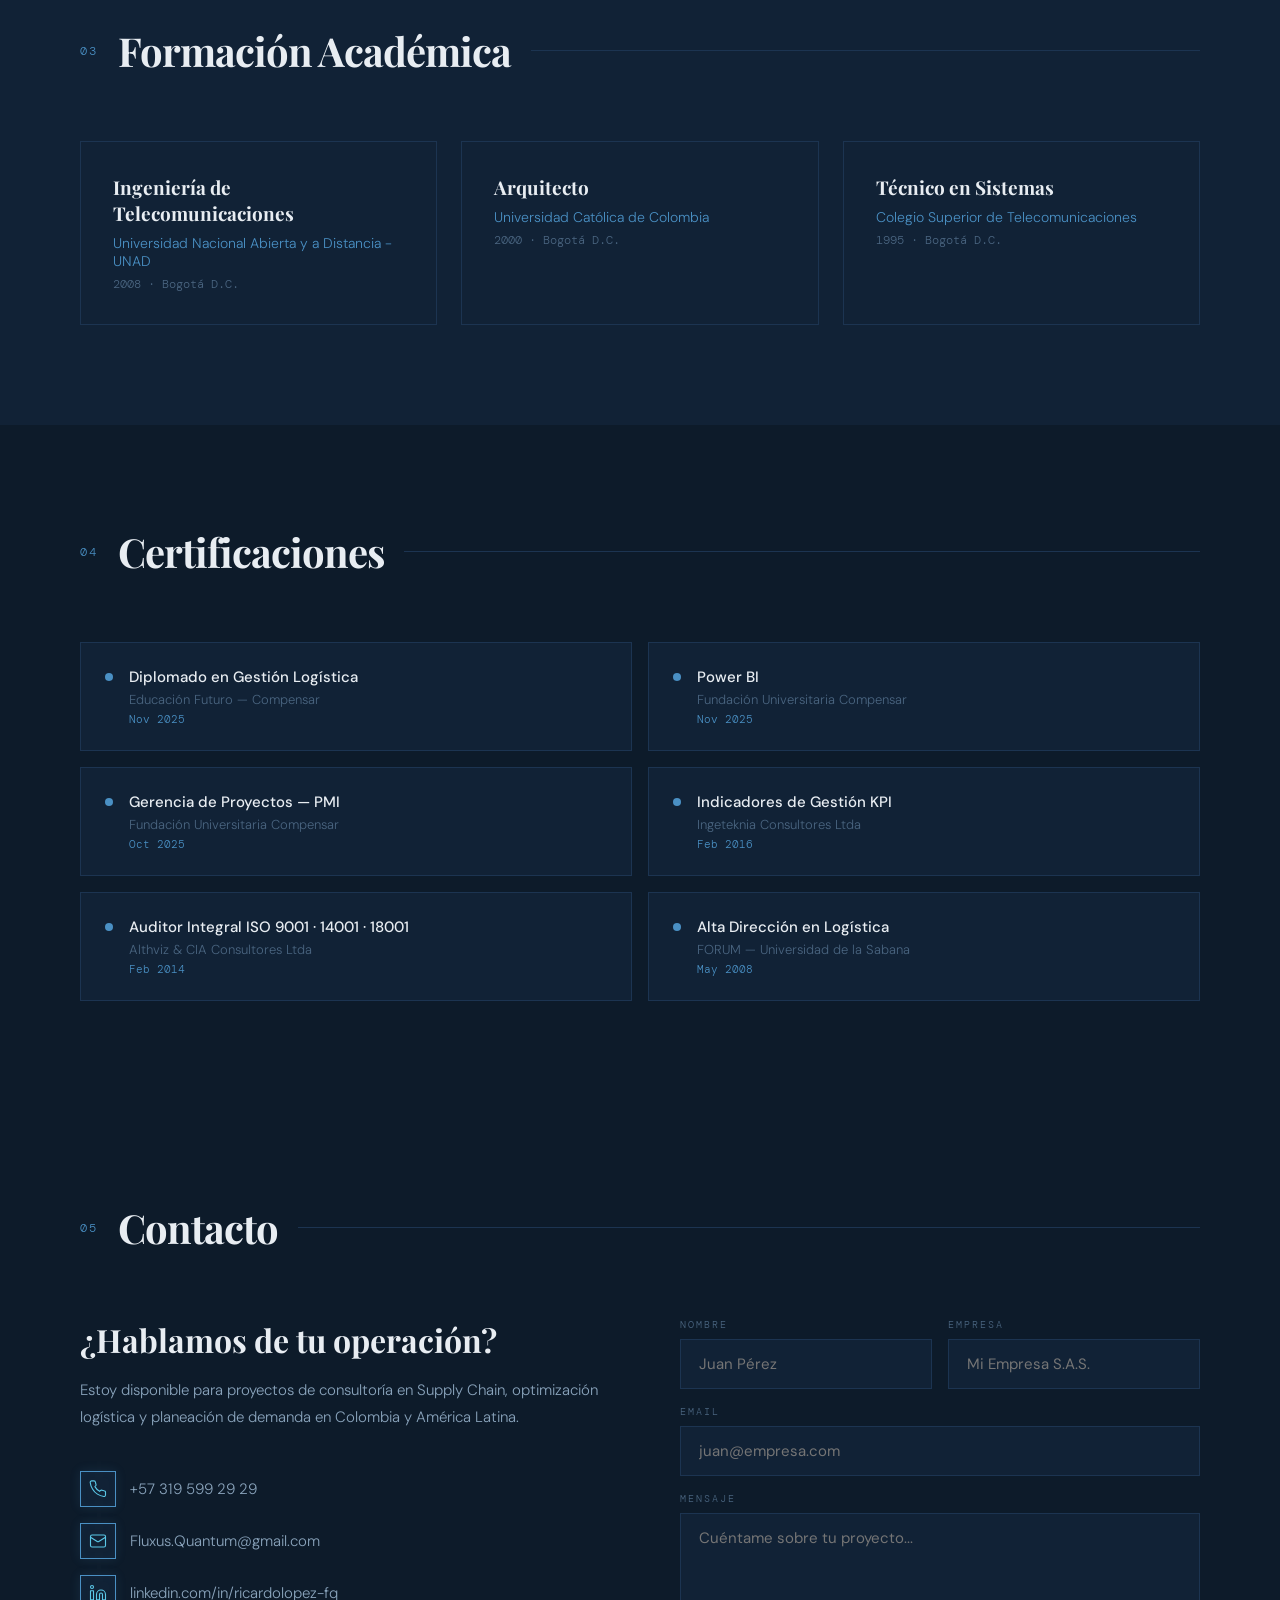
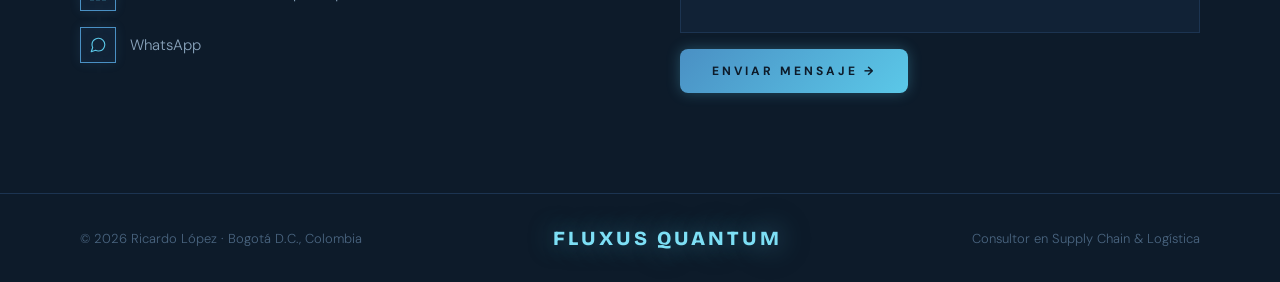
==== commit ac1d217f: "Update index.html" ====
--- a/index.html
+++ b/index.html
@@ -93,11 +93,12 @@
   .download-btn {
     background: linear-gradient(135deg, #4A90C4, #5BC8E8);
     color: #0D1B2A;
-    box-shadow: 0 0 12px rgba(91,200,232,0.25);
+    box-shadow: 0 0 14px rgba(91,200,232,0.3), 0 4px 16px rgba(74,144,196,0.2);
     border: none;
-    padding: 8px 20px;
+    border-radius: 8px;
+    padding: 14px 32px;
     font-family: 'DM Sans', sans-serif;
-    font-size: 11px;
+    font-size: 12px;
     font-weight: 600;
     letter-spacing: 2px;
     text-transform: uppercase;
@@ -105,8 +106,8 @@
     text-decoration: none;
     display: inline-flex;
     align-items: center;
-    gap: 7px;
-    transition: all 0.25s;
+    gap: 8px;
+    transition: all 0.3s;
   }
   .download-btn:hover { background: var(--gold-light); transform: translateY(-1px); box-shadow: 0 0 20px rgba(91,200,232,0.5); }
 
